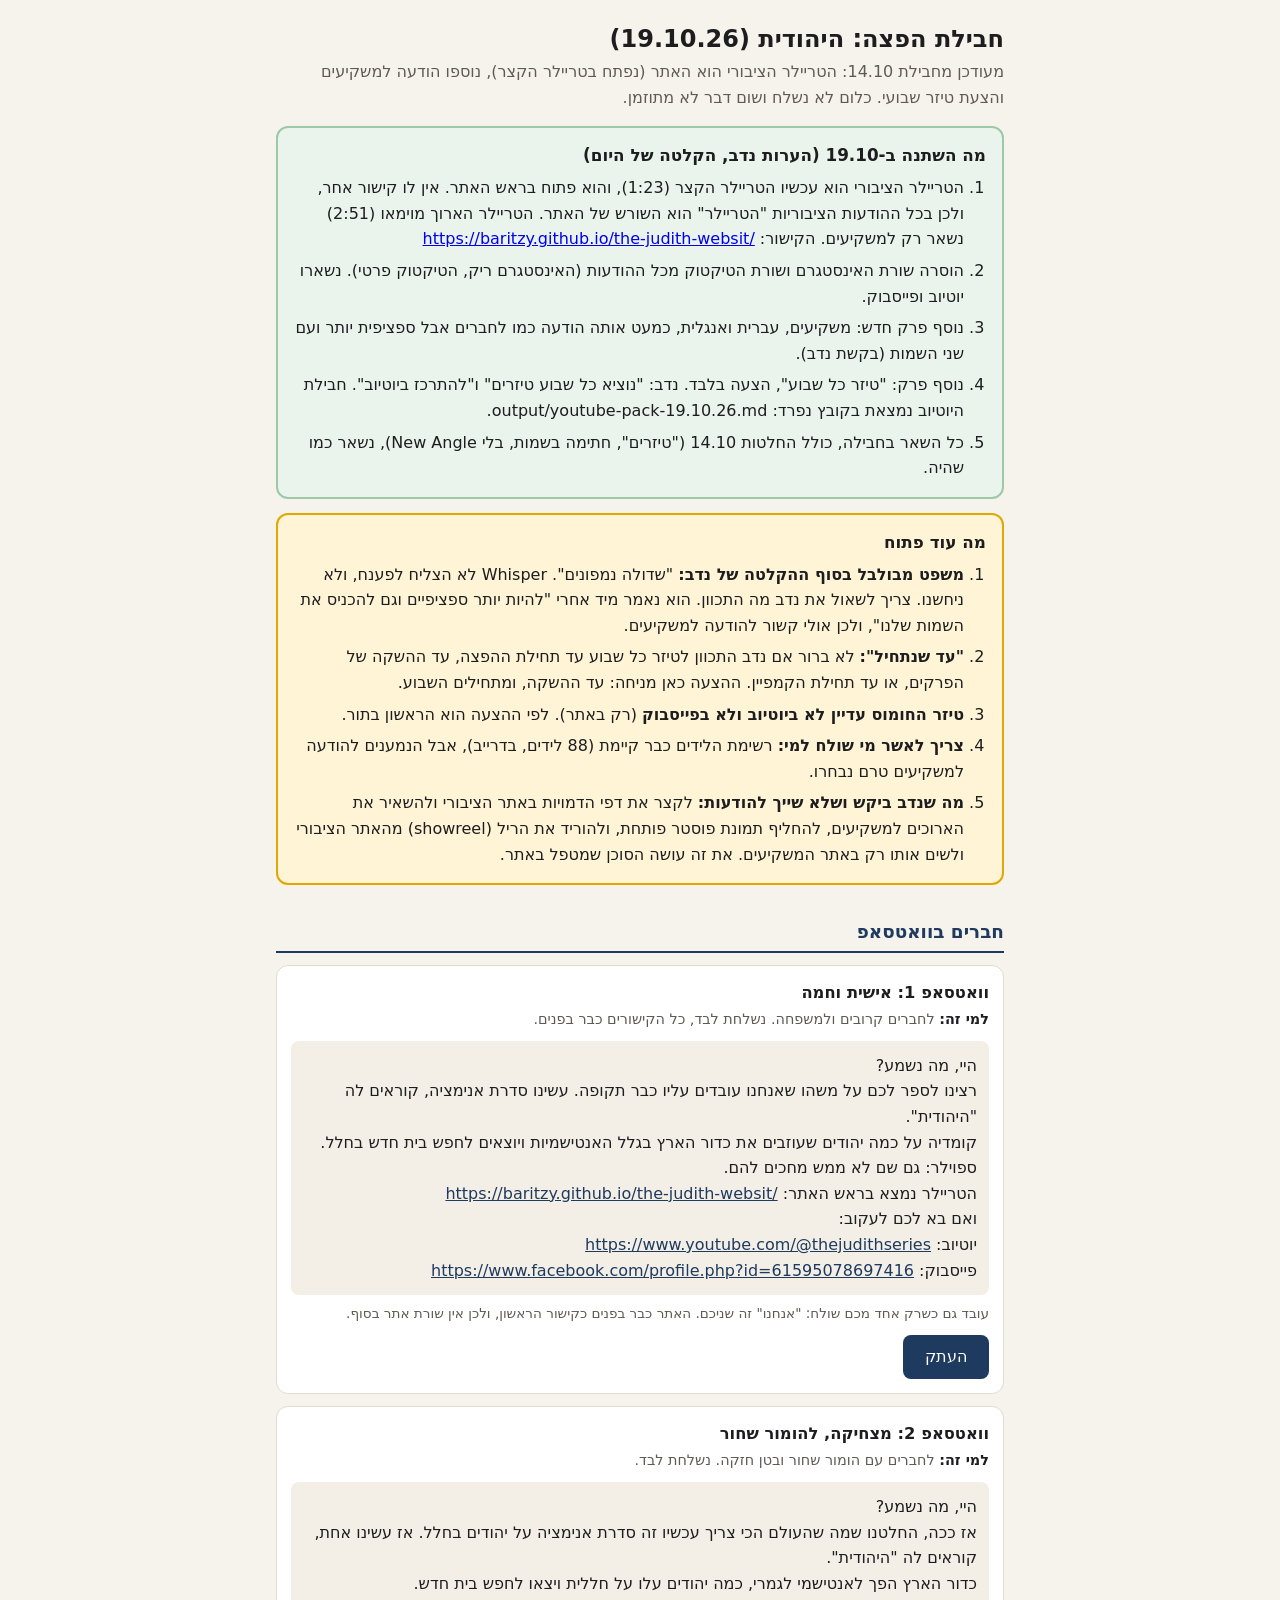
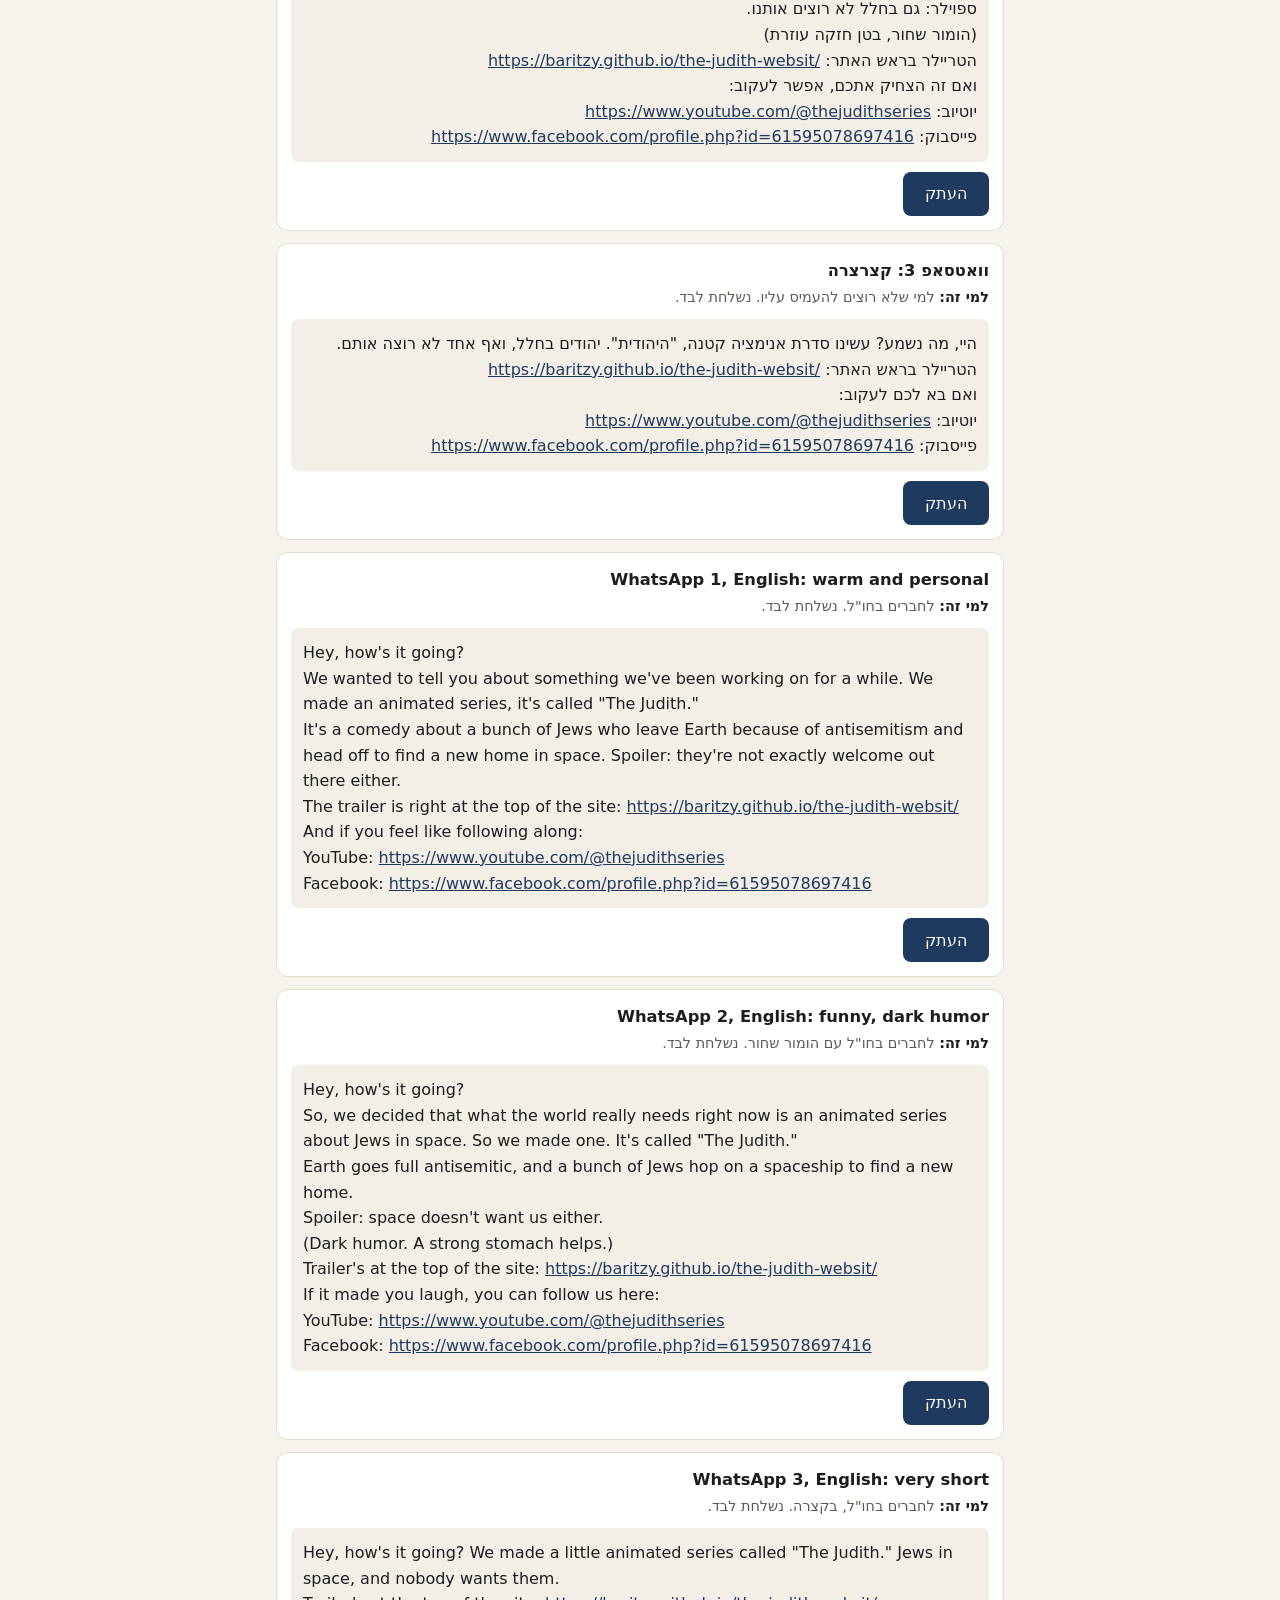
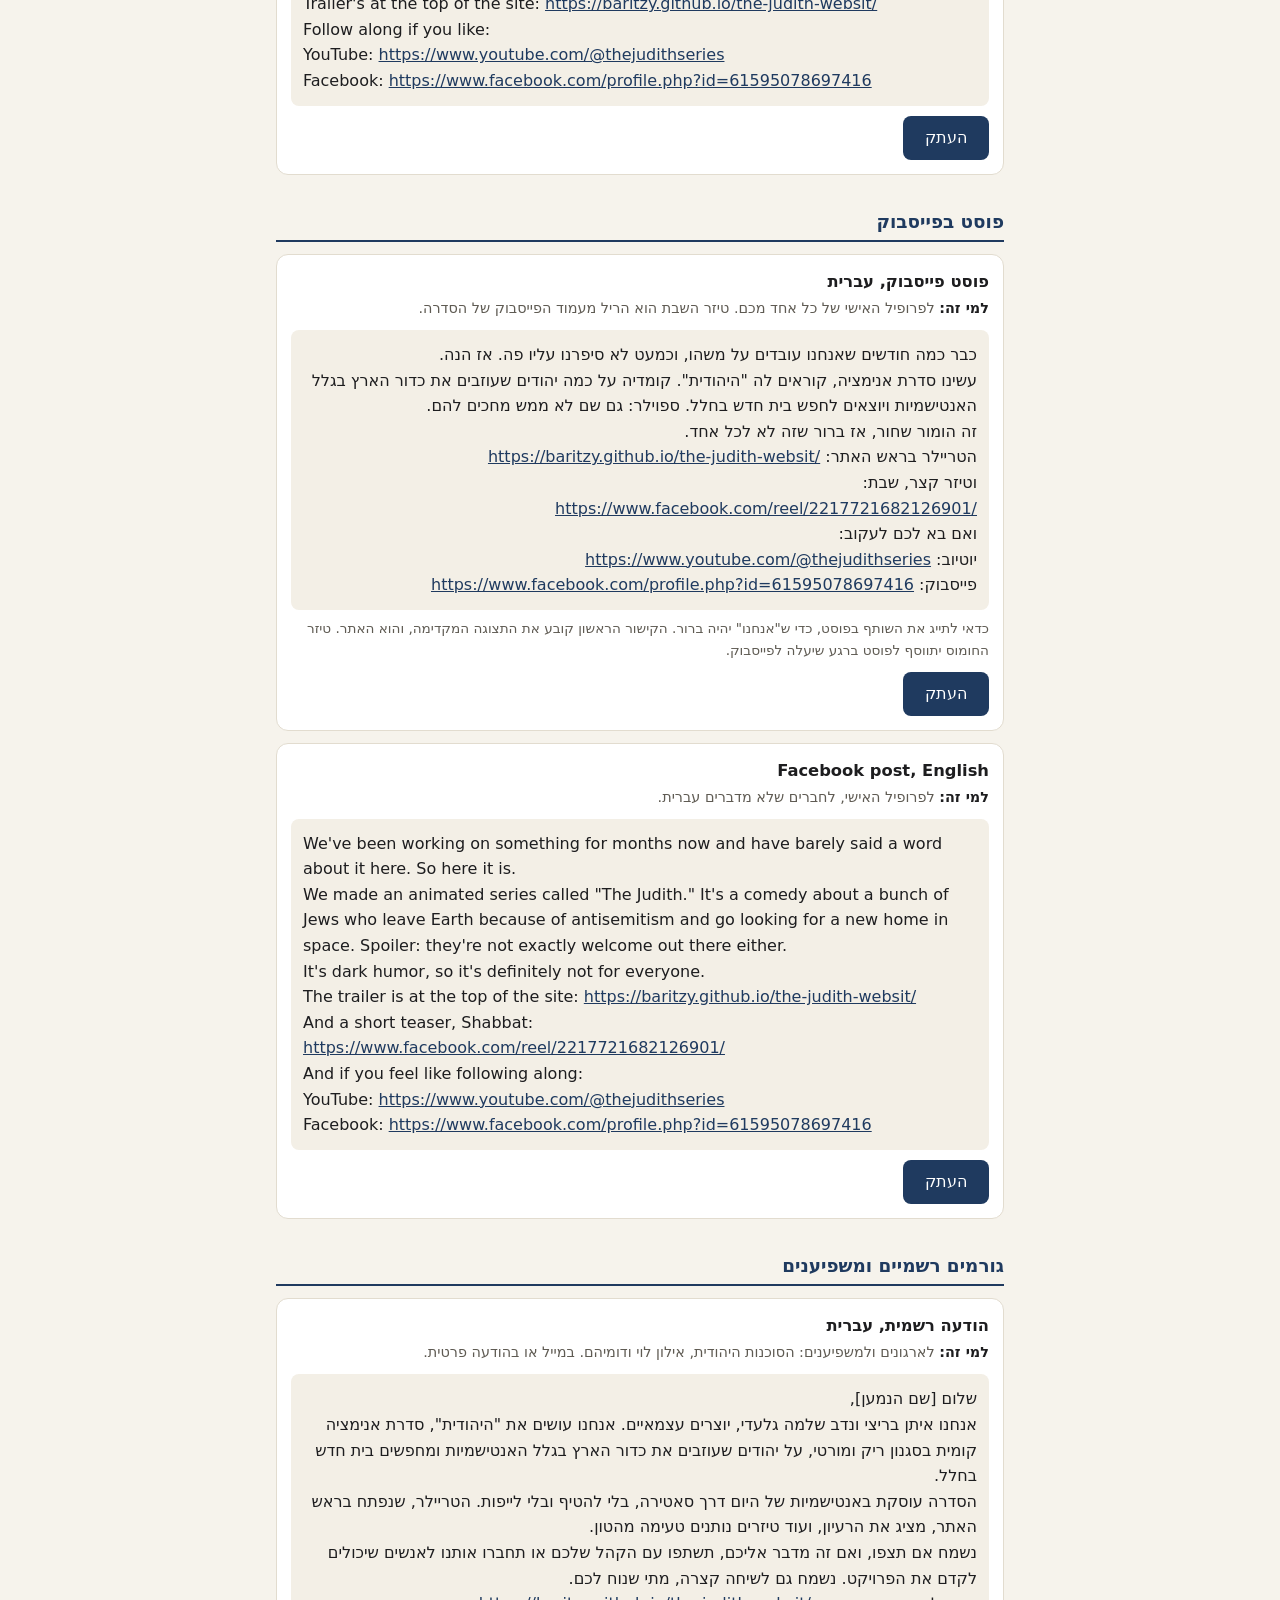
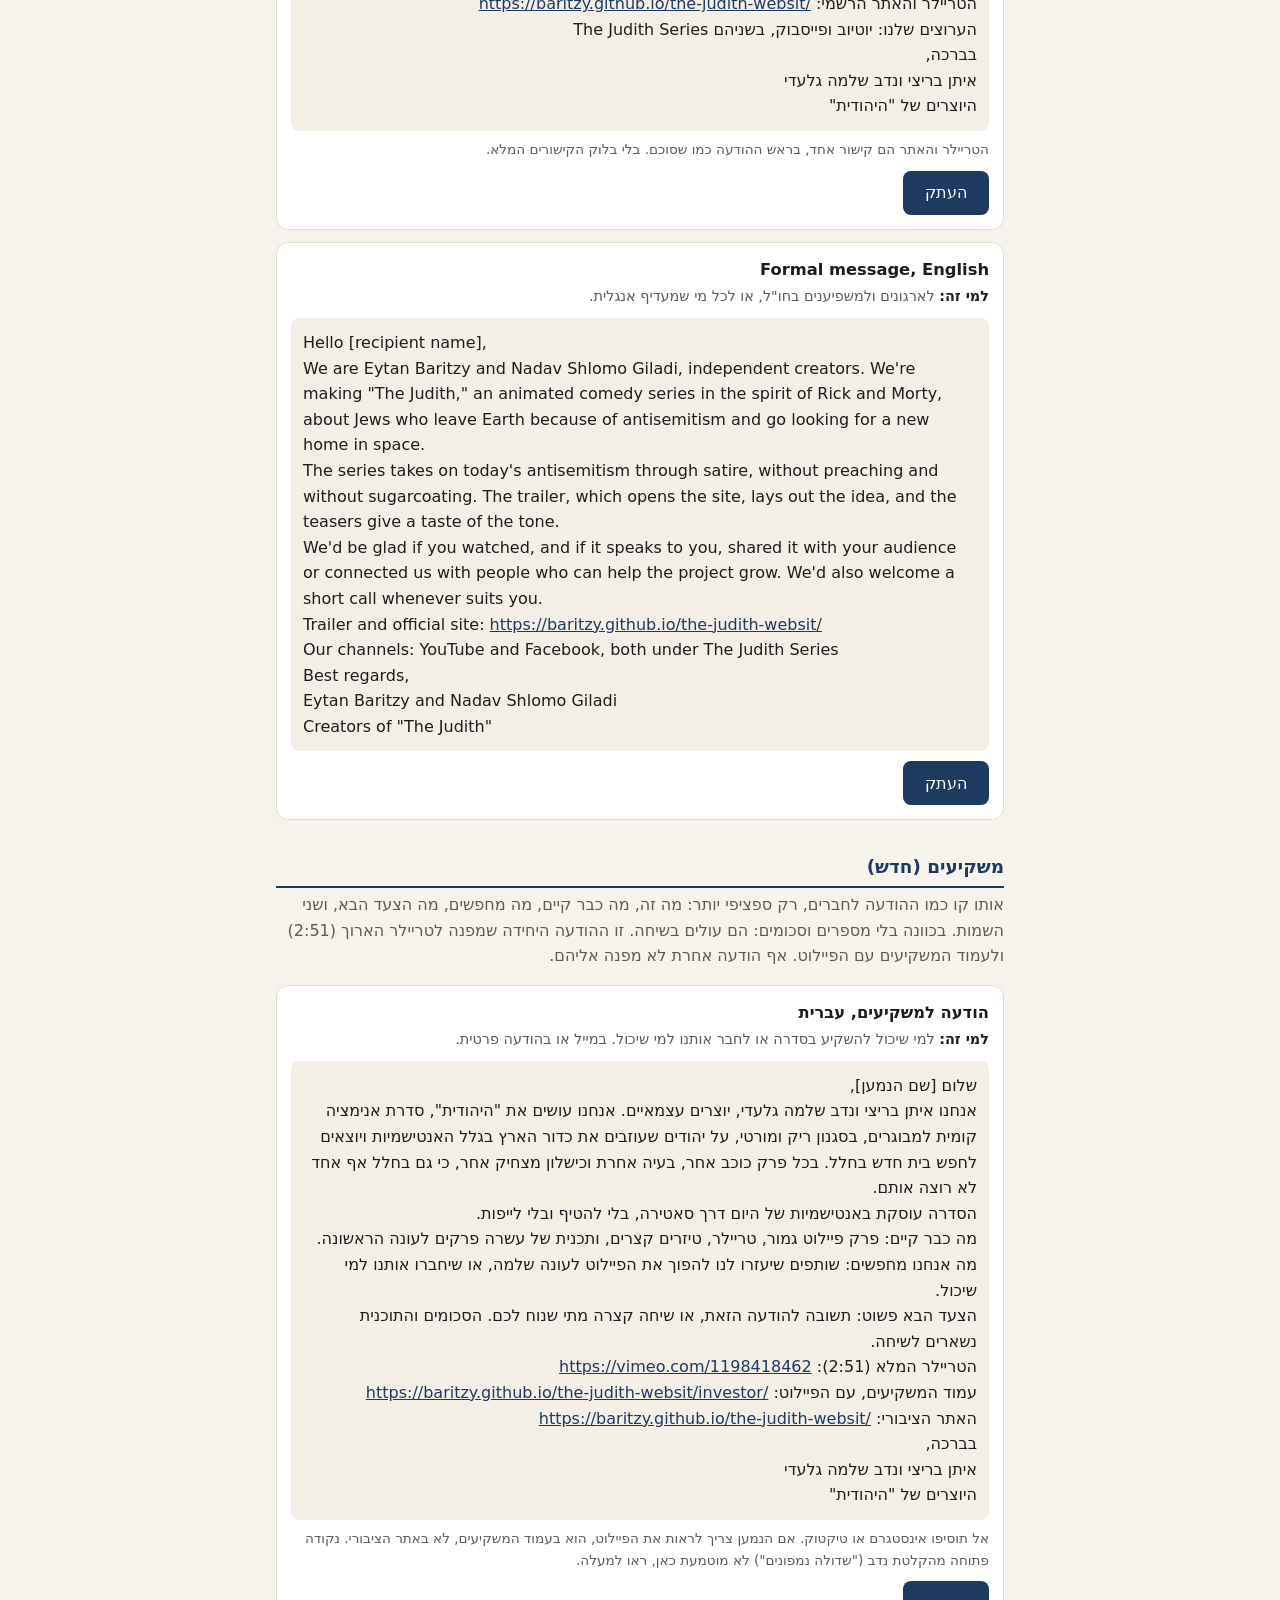
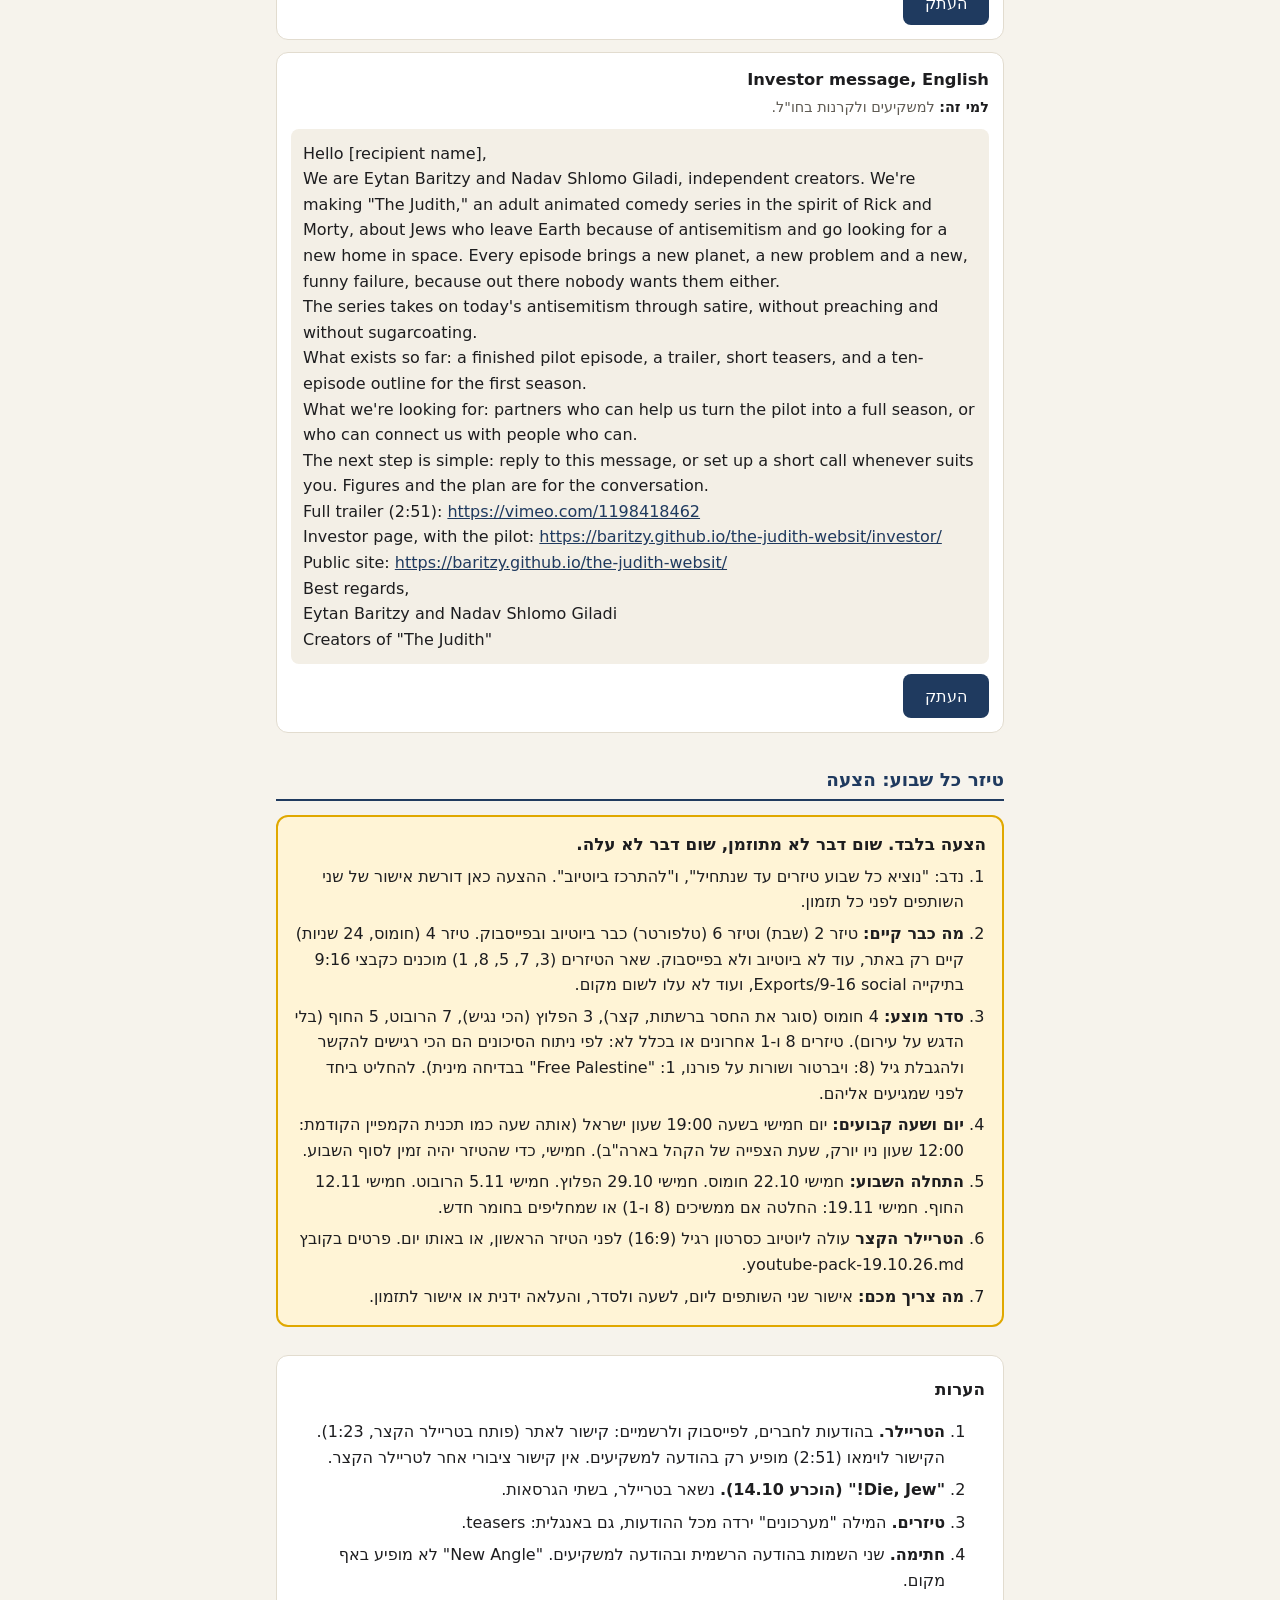
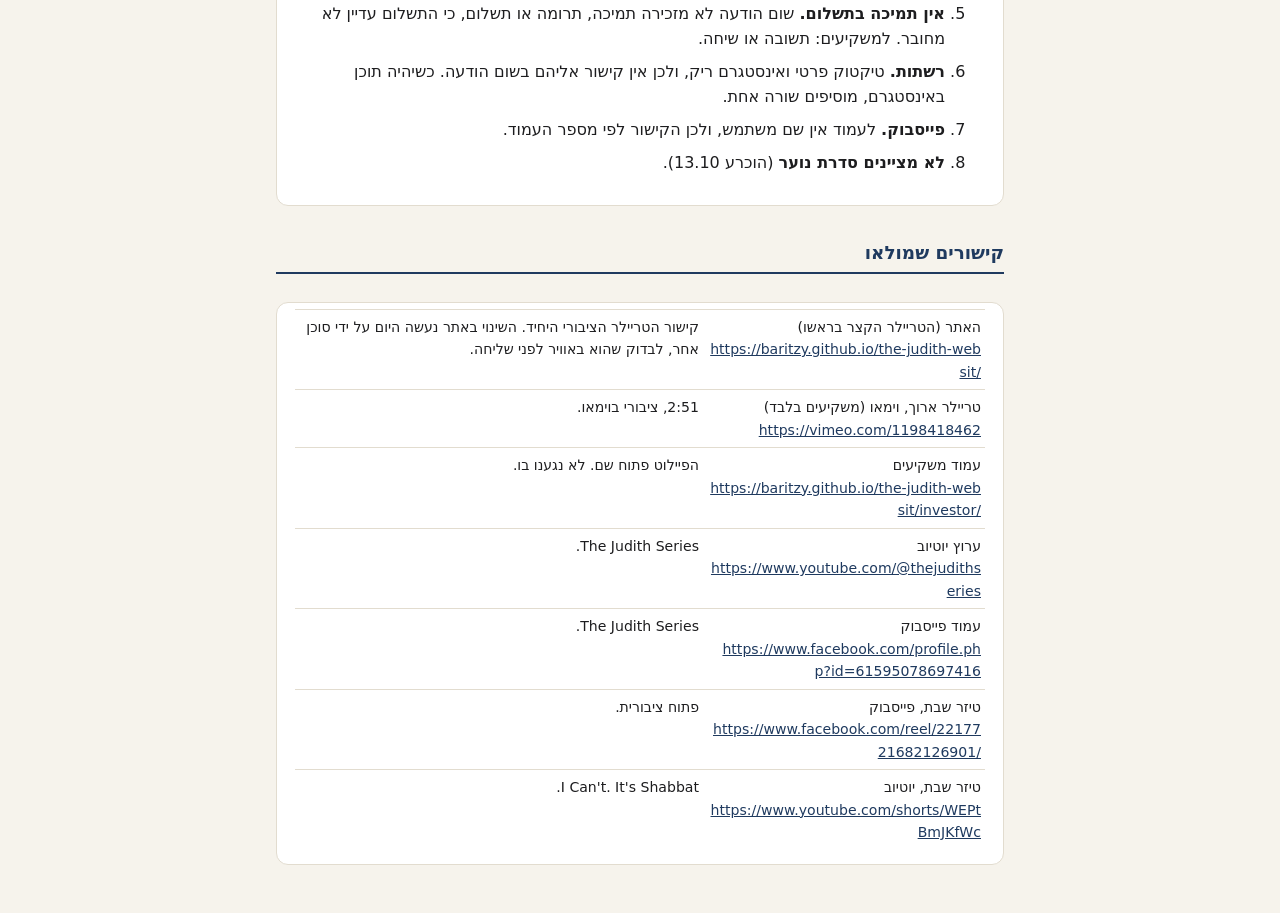
==== judith-pack-19-10/index.html @ f7feac7b "judith pack 19.10: trailer link via site, investors section, weekly teaser proposal Co-Authored-By: " ====
<!doctype html><html lang="he" dir="rtl"><head>
<meta name="robots" content="noindex, nofollow"><meta charset="utf-8"><meta name="viewport" content="width=device-width,initial-scale=1">
<title>חבילת הפצה: היהודית (19.10.26)</title><style>
:root{--bg:#f6f3ec;--card:#fff;--ink:#1d1d1f;--muted:#5f5b53;--line:#e2dccf;--msg:#f3efe6;--accent:#1f3a5f;--ok:#2a7a3b;
--dec-bg:#eaf4ec;--dec-line:#9cc9a6;--open-bg:#fff4d6;--open-line:#e0a800;--mark:#ffe08a}
*{box-sizing:border-box}
body{margin:0;background:var(--bg);color:var(--ink);font-family:system-ui,-apple-system,"Segoe UI",Arial,sans-serif;line-height:1.6;overflow-wrap:anywhere}
main{max-width:760px;margin:0 auto;padding:16px 16px 48px}
h1{font-size:1.5rem;line-height:1.3;margin:8px 0 4px}
.lead{color:var(--muted);margin:0 0 16px}
h2.group{font-size:1.15rem;margin:32px 0 4px;padding-bottom:4px;border-bottom:2px solid var(--accent);color:var(--accent)}
.box{border-radius:12px;padding:6px 16px 10px;margin:14px 0}
.box h2{font-size:1.05rem;margin:8px 0 4px}
.box ol{margin:0;padding-inline-start:22px}.box li{margin:6px 0}
.dec{background:var(--dec-bg);border:2px solid var(--dec-line)}
.open{background:var(--open-bg);border:2px solid var(--open-line)}
.card{background:var(--card);border:1px solid var(--line);border-radius:12px;padding:14px;margin:12px 0}
.card h3{font-size:1.02rem;margin:0 0 2px}
.who{font-size:.9rem;color:var(--muted);margin:0 0 10px}
.who b{color:var(--ink)}
.msg{white-space:pre-wrap;background:var(--msg);border-radius:8px;padding:12px;font-size:1rem;word-break:break-word}
.msg[dir=ltr]{text-align:left}
.msg a{color:var(--accent)}
mark{background:var(--mark);padding:0 3px;border-radius:3px}
.note{font-size:.85rem;color:var(--muted);margin:8px 0 0}
button{margin-top:10px;font-size:1rem;padding:9px 22px;border:0;border-radius:8px;background:var(--accent);color:#fff;cursor:pointer;min-height:44px}
button.ok{background:var(--ok)}
.notes{background:var(--card);border:1px solid var(--line);border-radius:12px;padding:6px 18px 14px;margin-top:28px}
.notes h2{font-size:1.05rem}
.notes li{margin:7px 0}
table{width:100%;border-collapse:collapse;font-size:.88rem}
td{border-top:1px solid var(--line);padding:6px 4px;vertical-align:top}
td a{color:var(--accent);word-break:break-all}
@media print{button{display:none}.card,.box{break-inside:avoid}body{background:#fff}}
</style></head><body><main>
<h1>חבילת הפצה: היהודית (19.10.26)</h1><p class="lead">מעודכן מחבילת 14.10: הטריילר הציבורי הוא האתר (נפתח בטריילר הקצר), נוספו הודעה למשקיעים והצעת טיזר שבועי. כלום לא נשלח ושום דבר לא מתוזמן.</p>
<section class="box dec"><h2>מה השתנה ב-19.10 (הערות נדב, הקלטה של היום)</h2><ol><li>הטריילר הציבורי הוא עכשיו הטריילר הקצר (1:23), והוא פתוח בראש האתר. אין לו קישור אחר, ולכן בכל ההודעות הציבוריות "הטריילר" הוא השורש של האתר. הטריילר הארוך מוימאו (2:51) נשאר רק למשקיעים. הקישור: <a href="https://baritzy.github.io/the-judith-websit/" target="_blank" rel="noopener" dir="ltr">https://baritzy.github.io/the-judith-websit/</a></li><li>הוסרה שורת האינסטגרם ושורת הטיקטוק מכל ההודעות (האינסטגרם ריק, הטיקטוק פרטי). נשארו יוטיוב ופייסבוק.</li><li>נוסף פרק חדש: משקיעים, עברית ואנגלית, כמעט אותה הודעה כמו לחברים אבל ספציפית יותר ועם שני השמות (בקשת נדב).</li><li>נוסף פרק: "טיזר כל שבוע", הצעה בלבד. נדב: "נוציא כל שבוע טיזרים" ו"להתרכז ביוטיוב". חבילת היוטיוב נמצאת בקובץ נפרד: output/youtube-pack-19.10.26.md.</li><li>כל השאר בחבילה, כולל החלטות 14.10 ("טיזרים", חתימה בשמות, בלי New Angle), נשאר כמו שהיה.</li></ol></section>
<section class="box open"><h2>מה עוד פתוח</h2><ol><li><b>משפט מבולבל בסוף ההקלטה של נדב:</b> "שדולה נמפונים". Whisper לא הצליח לפענח, ולא ניחשנו. צריך לשאול את נדב מה התכוון. הוא נאמר מיד אחרי "להיות יותר ספציפיים וגם להכניס את השמות שלנו", ולכן אולי קשור להודעה למשקיעים.</li><li><b>"עד שנתחיל":</b> לא ברור אם נדב התכוון לטיזר כל שבוע עד תחילת ההפצה, עד ההשקה של הפרקים, או עד תחילת הקמפיין. ההצעה כאן מניחה: עד ההשקה, ומתחילים השבוע.</li><li><b>טיזר החומוס עדיין לא ביוטיוב ולא בפייסבוק</b> (רק באתר). לפי ההצעה הוא הראשון בתור.</li><li><b>צריך לאשר מי שולח למי:</b> רשימת הלידים כבר קיימת (88 לידים, בדרייב), אבל הנמענים להודעה למשקיעים טרם נבחרו.</li><li><b>מה שנדב ביקש ושלא שייך להודעות:</b> לקצר את דפי הדמויות באתר הציבורי ולהשאיר את הארוכים למשקיעים, להחליף תמונת פוסטר פותחת, ולהוריד את הריל (showreel) מהאתר הציבורי ולשים אותו רק באתר המשקיעים. את זה עושה הסוכן שמטפל באתר.</li></ol></section>
<h2 class="group">חברים בוואטסאפ</h2>
<section class="card"><h3>וואטסאפ 1: אישית וחמה</h3><p class="who"><b>למי זה:</b> לחברים קרובים ולמשפחה. נשלחת לבד, כל הקישורים כבר בפנים.</p><div class="msg" id="w1" dir="rtl" lang="he">היי, מה נשמע?
רצינו לספר לכם על משהו שאנחנו עובדים עליו כבר תקופה. עשינו סדרת אנימציה, קוראים לה &quot;היהודית&quot;.
קומדיה על כמה יהודים שעוזבים את כדור הארץ בגלל האנטישמיות ויוצאים לחפש בית חדש בחלל. ספוילר: גם שם לא ממש מחכים להם.
הטריילר נמצא בראש האתר: <a href="https://baritzy.github.io/the-judith-websit/" target="_blank" rel="noopener" dir="ltr">https://baritzy.github.io/the-judith-websit/</a>
ואם בא לכם לעקוב:
יוטיוב: <a href="https://www.youtube.com/@thejudithseries" target="_blank" rel="noopener" dir="ltr">https://www.youtube.com/@thejudithseries</a>
פייסבוק: <a href="https://www.facebook.com/profile.php?id=61595078697416" target="_blank" rel="noopener" dir="ltr">https://www.facebook.com/profile.php?id=61595078697416</a></div><p class="note">עובד גם כשרק אחד מכם שולח: &quot;אנחנו&quot; זה שניכם. האתר כבר בפנים כקישור הראשון, ולכן אין שורת אתר בסוף.</p><button onclick="cp('w1',this)">העתק</button></section>
<section class="card"><h3>וואטסאפ 2: מצחיקה, להומור שחור</h3><p class="who"><b>למי זה:</b> לחברים עם הומור שחור ובטן חזקה. נשלחת לבד.</p><div class="msg" id="w2" dir="rtl" lang="he">היי, מה נשמע?
אז ככה, החלטנו שמה שהעולם הכי צריך עכשיו זה סדרת אנימציה על יהודים בחלל. אז עשינו אחת, קוראים לה &quot;היהודית&quot;.
כדור הארץ הפך לאנטישמי לגמרי, כמה יהודים עלו על חללית ויצאו לחפש בית חדש.
ספוילר: גם בחלל לא רוצים אותנו.
(הומור שחור, בטן חזקה עוזרת)
הטריילר בראש האתר: <a href="https://baritzy.github.io/the-judith-websit/" target="_blank" rel="noopener" dir="ltr">https://baritzy.github.io/the-judith-websit/</a>
ואם זה הצחיק אתכם, אפשר לעקוב:
יוטיוב: <a href="https://www.youtube.com/@thejudithseries" target="_blank" rel="noopener" dir="ltr">https://www.youtube.com/@thejudithseries</a>
פייסבוק: <a href="https://www.facebook.com/profile.php?id=61595078697416" target="_blank" rel="noopener" dir="ltr">https://www.facebook.com/profile.php?id=61595078697416</a></div><button onclick="cp('w2',this)">העתק</button></section>
<section class="card"><h3>וואטסאפ 3: קצרצרה</h3><p class="who"><b>למי זה:</b> למי שלא רוצים להעמיס עליו. נשלחת לבד.</p><div class="msg" id="w3" dir="rtl" lang="he">היי, מה נשמע? עשינו סדרת אנימציה קטנה, &quot;היהודית&quot;. יהודים בחלל, ואף אחד לא רוצה אותם.
הטריילר בראש האתר: <a href="https://baritzy.github.io/the-judith-websit/" target="_blank" rel="noopener" dir="ltr">https://baritzy.github.io/the-judith-websit/</a>
ואם בא לכם לעקוב:
יוטיוב: <a href="https://www.youtube.com/@thejudithseries" target="_blank" rel="noopener" dir="ltr">https://www.youtube.com/@thejudithseries</a>
פייסבוק: <a href="https://www.facebook.com/profile.php?id=61595078697416" target="_blank" rel="noopener" dir="ltr">https://www.facebook.com/profile.php?id=61595078697416</a></div><button onclick="cp('w3',this)">העתק</button></section>
<section class="card"><h3>WhatsApp 1, English: warm and personal</h3><p class="who"><b>למי זה:</b> לחברים בחו&quot;ל. נשלחת לבד.</p><div class="msg" id="e1" dir="ltr" lang="en">Hey, how's it going?
We wanted to tell you about something we've been working on for a while. We made an animated series, it's called &quot;The Judith.&quot;
It's a comedy about a bunch of Jews who leave Earth because of antisemitism and head off to find a new home in space. Spoiler: they're not exactly welcome out there either.
The trailer is right at the top of the site: <a href="https://baritzy.github.io/the-judith-websit/" target="_blank" rel="noopener" dir="ltr">https://baritzy.github.io/the-judith-websit/</a>
And if you feel like following along:
YouTube: <a href="https://www.youtube.com/@thejudithseries" target="_blank" rel="noopener" dir="ltr">https://www.youtube.com/@thejudithseries</a>
Facebook: <a href="https://www.facebook.com/profile.php?id=61595078697416" target="_blank" rel="noopener" dir="ltr">https://www.facebook.com/profile.php?id=61595078697416</a></div><button onclick="cp('e1',this)">העתק</button></section>
<section class="card"><h3>WhatsApp 2, English: funny, dark humor</h3><p class="who"><b>למי זה:</b> לחברים בחו&quot;ל עם הומור שחור. נשלחת לבד.</p><div class="msg" id="e2" dir="ltr" lang="en">Hey, how's it going?
So, we decided that what the world really needs right now is an animated series about Jews in space. So we made one. It's called &quot;The Judith.&quot;
Earth goes full antisemitic, and a bunch of Jews hop on a spaceship to find a new home.
Spoiler: space doesn't want us either.
(Dark humor. A strong stomach helps.)
Trailer's at the top of the site: <a href="https://baritzy.github.io/the-judith-websit/" target="_blank" rel="noopener" dir="ltr">https://baritzy.github.io/the-judith-websit/</a>
If it made you laugh, you can follow us here:
YouTube: <a href="https://www.youtube.com/@thejudithseries" target="_blank" rel="noopener" dir="ltr">https://www.youtube.com/@thejudithseries</a>
Facebook: <a href="https://www.facebook.com/profile.php?id=61595078697416" target="_blank" rel="noopener" dir="ltr">https://www.facebook.com/profile.php?id=61595078697416</a></div><button onclick="cp('e2',this)">העתק</button></section>
<section class="card"><h3>WhatsApp 3, English: very short</h3><p class="who"><b>למי זה:</b> לחברים בחו&quot;ל, בקצרה. נשלחת לבד.</p><div class="msg" id="e3" dir="ltr" lang="en">Hey, how's it going? We made a little animated series called &quot;The Judith.&quot; Jews in space, and nobody wants them.
Trailer's at the top of the site: <a href="https://baritzy.github.io/the-judith-websit/" target="_blank" rel="noopener" dir="ltr">https://baritzy.github.io/the-judith-websit/</a>
Follow along if you like:
YouTube: <a href="https://www.youtube.com/@thejudithseries" target="_blank" rel="noopener" dir="ltr">https://www.youtube.com/@thejudithseries</a>
Facebook: <a href="https://www.facebook.com/profile.php?id=61595078697416" target="_blank" rel="noopener" dir="ltr">https://www.facebook.com/profile.php?id=61595078697416</a></div><button onclick="cp('e3',this)">העתק</button></section>
<h2 class="group">פוסט בפייסבוק</h2>
<section class="card"><h3>פוסט פייסבוק, עברית</h3><p class="who"><b>למי זה:</b> לפרופיל האישי של כל אחד מכם. טיזר השבת הוא הריל מעמוד הפייסבוק של הסדרה.</p><div class="msg" id="f1" dir="rtl" lang="he">כבר כמה חודשים שאנחנו עובדים על משהו, וכמעט לא סיפרנו עליו פה. אז הנה.
עשינו סדרת אנימציה, קוראים לה &quot;היהודית&quot;. קומדיה על כמה יהודים שעוזבים את כדור הארץ בגלל האנטישמיות ויוצאים לחפש בית חדש בחלל. ספוילר: גם שם לא ממש מחכים להם.
זה הומור שחור, אז ברור שזה לא לכל אחד.
הטריילר בראש האתר: <a href="https://baritzy.github.io/the-judith-websit/" target="_blank" rel="noopener" dir="ltr">https://baritzy.github.io/the-judith-websit/</a>
וטיזר קצר, שבת:
<a href="https://www.facebook.com/reel/2217721682126901/" target="_blank" rel="noopener" dir="ltr">https://www.facebook.com/reel/2217721682126901/</a>
ואם בא לכם לעקוב:
יוטיוב: <a href="https://www.youtube.com/@thejudithseries" target="_blank" rel="noopener" dir="ltr">https://www.youtube.com/@thejudithseries</a>
פייסבוק: <a href="https://www.facebook.com/profile.php?id=61595078697416" target="_blank" rel="noopener" dir="ltr">https://www.facebook.com/profile.php?id=61595078697416</a></div><p class="note">כדאי לתייג את השותף בפוסט, כדי ש&quot;אנחנו&quot; יהיה ברור. הקישור הראשון קובע את התצוגה המקדימה, והוא האתר. טיזר החומוס יתווסף לפוסט ברגע שיעלה לפייסבוק.</p><button onclick="cp('f1',this)">העתק</button></section>
<section class="card"><h3>Facebook post, English</h3><p class="who"><b>למי זה:</b> לפרופיל האישי, לחברים שלא מדברים עברית.</p><div class="msg" id="f2" dir="ltr" lang="en">We've been working on something for months now and have barely said a word about it here. So here it is.
We made an animated series called &quot;The Judith.&quot; It's a comedy about a bunch of Jews who leave Earth because of antisemitism and go looking for a new home in space. Spoiler: they're not exactly welcome out there either.
It's dark humor, so it's definitely not for everyone.
The trailer is at the top of the site: <a href="https://baritzy.github.io/the-judith-websit/" target="_blank" rel="noopener" dir="ltr">https://baritzy.github.io/the-judith-websit/</a>
And a short teaser, Shabbat:
<a href="https://www.facebook.com/reel/2217721682126901/" target="_blank" rel="noopener" dir="ltr">https://www.facebook.com/reel/2217721682126901/</a>
And if you feel like following along:
YouTube: <a href="https://www.youtube.com/@thejudithseries" target="_blank" rel="noopener" dir="ltr">https://www.youtube.com/@thejudithseries</a>
Facebook: <a href="https://www.facebook.com/profile.php?id=61595078697416" target="_blank" rel="noopener" dir="ltr">https://www.facebook.com/profile.php?id=61595078697416</a></div><button onclick="cp('f2',this)">העתק</button></section>
<h2 class="group">גורמים רשמיים ומשפיענים</h2>
<section class="card"><h3>הודעה רשמית, עברית</h3><p class="who"><b>למי זה:</b> לארגונים ולמשפיענים: הסוכנות היהודית, אילון לוי ודומיהם. במייל או בהודעה פרטית.</p><div class="msg" id="o1" dir="rtl" lang="he">שלום [שם הנמען],
אנחנו איתן בריצי ונדב שלמה גלעדי, יוצרים עצמאיים. אנחנו עושים את &quot;היהודית&quot;, סדרת אנימציה קומית בסגנון ריק ומורטי, על יהודים שעוזבים את כדור הארץ בגלל האנטישמיות ומחפשים בית חדש בחלל.
הסדרה עוסקת באנטישמיות של היום דרך סאטירה, בלי להטיף ובלי לייפות. הטריילר, שנפתח בראש האתר, מציג את הרעיון, ועוד טיזרים נותנים טעימה מהטון.
נשמח אם תצפו, ואם זה מדבר אליכם, תשתפו עם הקהל שלכם או תחברו אותנו לאנשים שיכולים לקדם את הפרויקט. נשמח גם לשיחה קצרה, מתי שנוח לכם.
הטריילר והאתר הרשמי: <a href="https://baritzy.github.io/the-judith-websit/" target="_blank" rel="noopener" dir="ltr">https://baritzy.github.io/the-judith-websit/</a>
הערוצים שלנו: יוטיוב ופייסבוק, בשניהם The Judith Series
בברכה,
איתן בריצי ונדב שלמה גלעדי
היוצרים של &quot;היהודית&quot; </div><p class="note">הטריילר והאתר הם קישור אחד, בראש ההודעה כמו שסוכם. בלי בלוק הקישורים המלא.</p><button onclick="cp('o1',this)">העתק</button></section>
<section class="card"><h3>Formal message, English</h3><p class="who"><b>למי זה:</b> לארגונים ולמשפיענים בחו&quot;ל, או לכל מי שמעדיף אנגלית.</p><div class="msg" id="o2" dir="ltr" lang="en">Hello [recipient name],
We are Eytan Baritzy and Nadav Shlomo Giladi, independent creators. We're making &quot;The Judith,&quot; an animated comedy series in the spirit of Rick and Morty, about Jews who leave Earth because of antisemitism and go looking for a new home in space.
The series takes on today's antisemitism through satire, without preaching and without sugarcoating. The trailer, which opens the site, lays out the idea, and the teasers give a taste of the tone.
We'd be glad if you watched, and if it speaks to you, shared it with your audience or connected us with people who can help the project grow. We'd also welcome a short call whenever suits you.
Trailer and official site: <a href="https://baritzy.github.io/the-judith-websit/" target="_blank" rel="noopener" dir="ltr">https://baritzy.github.io/the-judith-websit/</a>
Our channels: YouTube and Facebook, both under The Judith Series
Best regards,
Eytan Baritzy and Nadav Shlomo Giladi
Creators of &quot;The Judith&quot; </div><button onclick="cp('o2',this)">העתק</button></section>
<h2 class="group">משקיעים (חדש)</h2>
<p class="lead">אותו קו כמו ההודעה לחברים, רק ספציפי יותר: מה זה, מה כבר קיים, מה מחפשים, מה הצעד הבא, ושני השמות. בכוונה בלי מספרים וסכומים: הם עולים בשיחה. זו ההודעה היחידה שמפנה לטריילר הארוך (2:51) ולעמוד המשקיעים עם הפיילוט. אף הודעה אחרת לא מפנה אליהם.</p>
<section class="card"><h3>הודעה למשקיעים, עברית</h3><p class="who"><b>למי זה:</b> למי שיכול להשקיע בסדרה או לחבר אותנו למי שיכול. במייל או בהודעה פרטית.</p><div class="msg" id="i1" dir="rtl" lang="he">שלום [שם הנמען],
אנחנו איתן בריצי ונדב שלמה גלעדי, יוצרים עצמאיים. אנחנו עושים את &quot;היהודית&quot;, סדרת אנימציה קומית למבוגרים, בסגנון ריק ומורטי, על יהודים שעוזבים את כדור הארץ בגלל האנטישמיות ויוצאים לחפש בית חדש בחלל. בכל פרק כוכב אחר, בעיה אחרת וכישלון מצחיק אחר, כי גם בחלל אף אחד לא רוצה אותם.
הסדרה עוסקת באנטישמיות של היום דרך סאטירה, בלי להטיף ובלי לייפות.
מה כבר קיים: פרק פיילוט גמור, טריילר, טיזרים קצרים, ותכנית של עשרה פרקים לעונה הראשונה.
מה אנחנו מחפשים: שותפים שיעזרו לנו להפוך את הפיילוט לעונה שלמה, או שיחברו אותנו למי שיכול.
הצעד הבא פשוט: תשובה להודעה הזאת, או שיחה קצרה מתי שנוח לכם. הסכומים והתוכנית נשארים לשיחה.
הטריילר המלא (2:51): <a href="https://vimeo.com/1198418462" target="_blank" rel="noopener" dir="ltr">https://vimeo.com/1198418462</a>
עמוד המשקיעים, עם הפיילוט: <a href="https://baritzy.github.io/the-judith-websit/investor/" target="_blank" rel="noopener" dir="ltr">https://baritzy.github.io/the-judith-websit/investor/</a>
האתר הציבורי: <a href="https://baritzy.github.io/the-judith-websit/" target="_blank" rel="noopener" dir="ltr">https://baritzy.github.io/the-judith-websit/</a>
בברכה,
איתן בריצי ונדב שלמה גלעדי
היוצרים של &quot;היהודית&quot; </div><p class="note">אל תוסיפו אינסטגרם או טיקטוק. אם הנמען צריך לראות את הפיילוט, הוא בעמוד המשקיעים, לא באתר הציבורי. נקודה פתוחה מהקלטת נדב (&quot;שדולה נמפונים&quot;) לא מוטמעת כאן, ראו למעלה.</p><button onclick="cp('i1',this)">העתק</button></section>
<section class="card"><h3>Investor message, English</h3><p class="who"><b>למי זה:</b> למשקיעים ולקרנות בחו&quot;ל.</p><div class="msg" id="i2" dir="ltr" lang="en">Hello [recipient name],
We are Eytan Baritzy and Nadav Shlomo Giladi, independent creators. We're making &quot;The Judith,&quot; an adult animated comedy series in the spirit of Rick and Morty, about Jews who leave Earth because of antisemitism and go looking for a new home in space. Every episode brings a new planet, a new problem and a new, funny failure, because out there nobody wants them either.
The series takes on today's antisemitism through satire, without preaching and without sugarcoating.
What exists so far: a finished pilot episode, a trailer, short teasers, and a ten-episode outline for the first season.
What we're looking for: partners who can help us turn the pilot into a full season, or who can connect us with people who can.
The next step is simple: reply to this message, or set up a short call whenever suits you. Figures and the plan are for the conversation.
Full trailer (2:51): <a href="https://vimeo.com/1198418462" target="_blank" rel="noopener" dir="ltr">https://vimeo.com/1198418462</a>
Investor page, with the pilot: <a href="https://baritzy.github.io/the-judith-websit/investor/" target="_blank" rel="noopener" dir="ltr">https://baritzy.github.io/the-judith-websit/investor/</a>
Public site: <a href="https://baritzy.github.io/the-judith-websit/" target="_blank" rel="noopener" dir="ltr">https://baritzy.github.io/the-judith-websit/</a>
Best regards,
Eytan Baritzy and Nadav Shlomo Giladi
Creators of &quot;The Judith&quot; </div><button onclick="cp('i2',this)">העתק</button></section>
<h2 class="group">טיזר כל שבוע: הצעה</h2>
<section class="box open"><h2>הצעה בלבד. שום דבר לא מתוזמן, שום דבר לא עלה.</h2><ol><li>נדב: "נוציא כל שבוע טיזרים עד שנתחיל", ו"להתרכז ביוטיוב". ההצעה כאן דורשת אישור של שני השותפים לפני כל תזמון.</li><li><b>מה כבר קיים:</b> טיזר 2 (שבת) וטיזר 6 (טלפורטר) כבר ביוטיוב ובפייסבוק. טיזר 4 (חומוס, 24 שניות) קיים רק באתר, עוד לא ביוטיוב ולא בפייסבוק. שאר הטיזרים (3, 7, 5, 8, 1) מוכנים כקבצי 9:16 בתיקייה Exports/9-16 social, ועוד לא עלו לשום מקום.</li><li><b>סדר מוצע:</b> 4 חומוס (סוגר את החסר ברשתות, קצר), 3 הפלוץ (הכי נגיש), 7 הרובוט, 5 החוף (בלי הדגש על עירום). טיזרים 8 ו-1 אחרונים או בכלל לא: לפי ניתוח הסיכונים הם הכי רגישים להקשר ולהגבלת גיל (8: ויברטור ושורות על פורנו, 1: "Free Palestine" בבדיחה מינית). להחליט ביחד לפני שמגיעים אליהם.</li><li><b>יום ושעה קבועים:</b> יום חמישי בשעה 19:00 שעון ישראל (אותה שעה כמו תכנית הקמפיין הקודמת: 12:00 שעון ניו יורק, שעת הצפייה של הקהל בארה"ב). חמישי, כדי שהטיזר יהיה זמין לסוף השבוע.</li><li><b>התחלה השבוע:</b> חמישי 22.10 חומוס. חמישי 29.10 הפלוץ. חמישי 5.11 הרובוט. חמישי 12.11 החוף. חמישי 19.11: החלטה אם ממשיכים (8 ו-1) או שמחליפים בחומר חדש.</li><li><b>הטריילר הקצר</b> עולה ליוטיוב כסרטון רגיל (16:9) לפני הטיזר הראשון, או באותו יום. פרטים בקובץ youtube-pack-19.10.26.md.</li><li><b>מה צריך מכם:</b> אישור שני השותפים ליום, לשעה ולסדר, והעלאה ידנית או אישור לתזמון.</li></ol></section>
<section class="notes"><h2>הערות</h2><ol><li><b>הטריילר.</b> בהודעות לחברים, לפייסבוק ולרשמיים: קישור לאתר (פותח בטריילר הקצר, 1:23). הקישור לוימאו (2:51) מופיע רק בהודעה למשקיעים. אין קישור ציבורי אחר לטריילר הקצר.</li><li><b>"Die, Jew!" (הוכרע 14.10).</b> נשאר בטריילר, בשתי הגרסאות.</li><li><b>טיזרים.</b> המילה "מערכונים" ירדה מכל ההודעות, גם באנגלית: teasers.</li><li><b>חתימה.</b> שני השמות בהודעה הרשמית ובהודעה למשקיעים. "New Angle" לא מופיע באף מקום.</li><li><b>אין תמיכה בתשלום.</b> שום הודעה לא מזכירה תמיכה, תרומה או תשלום, כי התשלום עדיין לא מחובר. למשקיעים: תשובה או שיחה.</li><li><b>רשתות.</b> טיקטוק פרטי ואינסטגרם ריק, ולכן אין קישור אליהם בשום הודעה. כשיהיה תוכן באינסטגרם, מוסיפים שורה אחת.</li><li><b>פייסבוק.</b> לעמוד אין שם משתמש, ולכן הקישור לפי מספר העמוד.</li><li><b>לא מציינים סדרת נוער</b> (הוכרע 13.10).</li></ol></section>
<h2 class="group">קישורים שמולאו</h2>
<section class="notes"><table><tr><td>האתר (הטריילר הקצר בראשו)<br><a href="https://baritzy.github.io/the-judith-websit/" target="_blank" rel="noopener" dir="ltr">https://baritzy.github.io/the-judith-websit/</a></td><td>קישור הטריילר הציבורי היחיד. השינוי באתר נעשה היום על ידי סוכן אחר, לבדוק שהוא באוויר לפני שליחה.</td></tr><tr><td>טריילר ארוך, וימאו (משקיעים בלבד)<br><a href="https://vimeo.com/1198418462" target="_blank" rel="noopener" dir="ltr">https://vimeo.com/1198418462</a></td><td>2:51, ציבורי בוימאו.</td></tr><tr><td>עמוד משקיעים<br><a href="https://baritzy.github.io/the-judith-websit/investor/" target="_blank" rel="noopener" dir="ltr">https://baritzy.github.io/the-judith-websit/investor/</a></td><td>הפיילוט פתוח שם. לא נגענו בו.</td></tr><tr><td>ערוץ יוטיוב<br><a href="https://www.youtube.com/@thejudithseries" target="_blank" rel="noopener" dir="ltr">https://www.youtube.com/@thejudithseries</a></td><td>The Judith Series.</td></tr><tr><td>עמוד פייסבוק<br><a href="https://www.facebook.com/profile.php?id=61595078697416" target="_blank" rel="noopener" dir="ltr">https://www.facebook.com/profile.php?id=61595078697416</a></td><td>The Judith Series.</td></tr><tr><td>טיזר שבת, פייסבוק<br><a href="https://www.facebook.com/reel/2217721682126901/" target="_blank" rel="noopener" dir="ltr">https://www.facebook.com/reel/2217721682126901/</a></td><td>פתוח ציבורית.</td></tr><tr><td>טיזר שבת, יוטיוב<br><a href="https://www.youtube.com/shorts/WEPtBmJKfWc" target="_blank" rel="noopener" dir="ltr">https://www.youtube.com/shorts/WEPtBmJKfWc</a></td><td>I Can&#x27;t. It&#x27;s Shabbat.</td></tr></table></section>
</main><script>function cp(id,b){var t=document.getElementById(id).innerText;function ok(){b.textContent="הועתק";b.className="ok";setTimeout(function(){b.textContent="העתק";b.className=""},1500)}
function fb(){var a=document.createElement("textarea");a.value=t;document.body.appendChild(a);a.select();try{document.execCommand("copy");ok()}catch(e){}document.body.removeChild(a)}
if(navigator.clipboard&&navigator.clipboard.writeText){navigator.clipboard.writeText(t).then(ok,fb)}else fb()}</script></body></html>
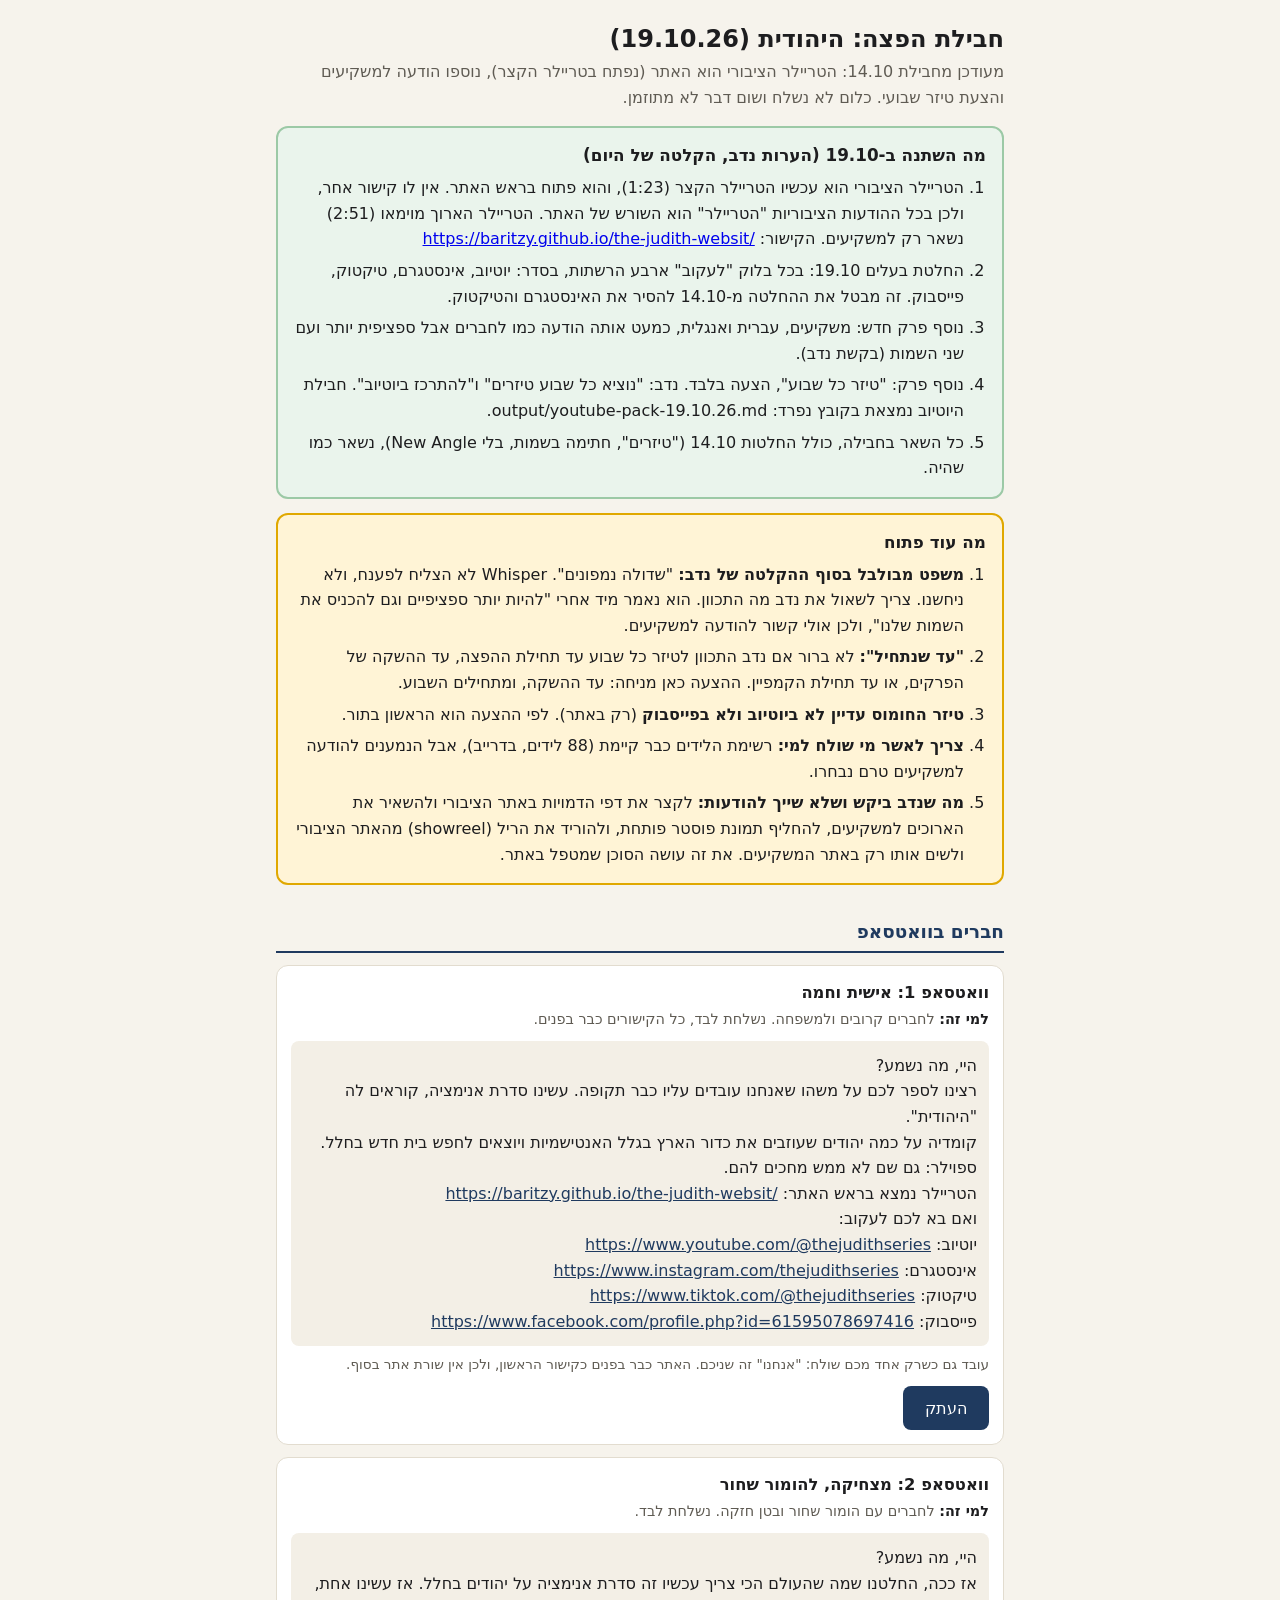
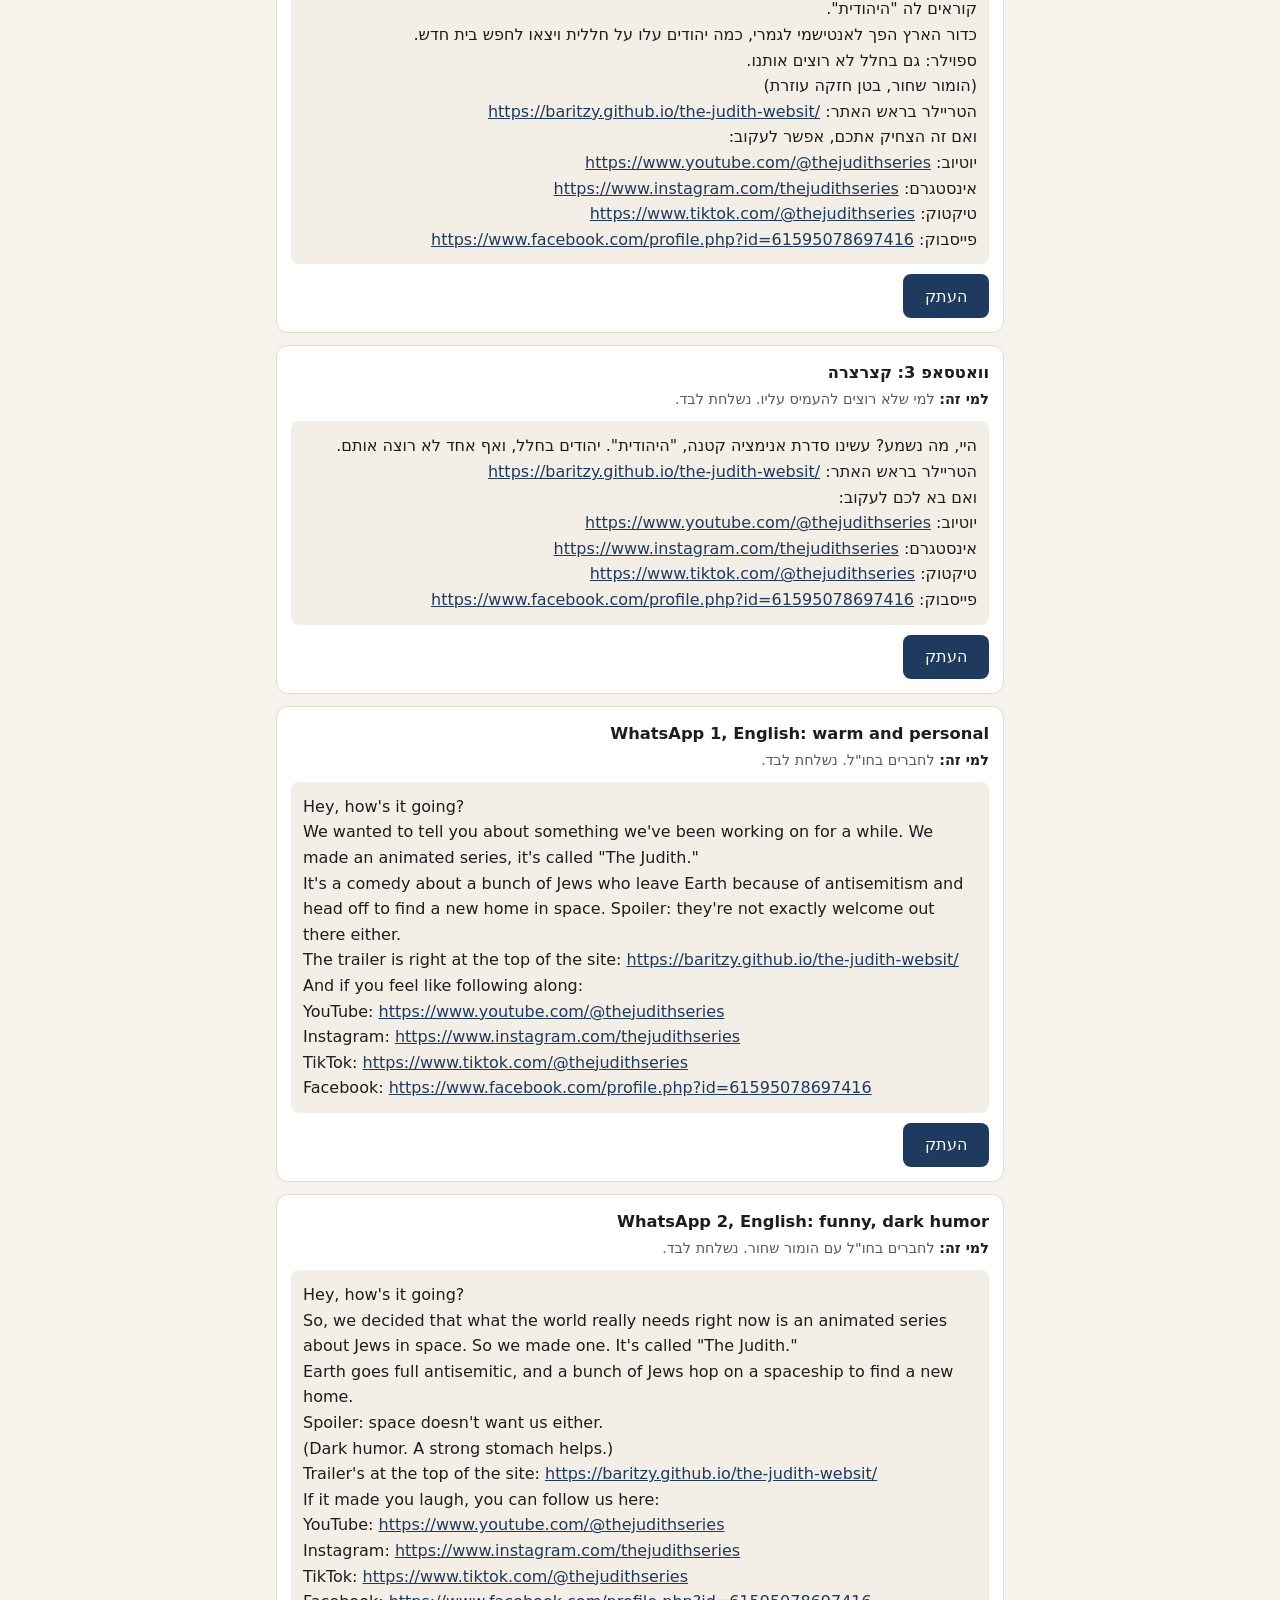
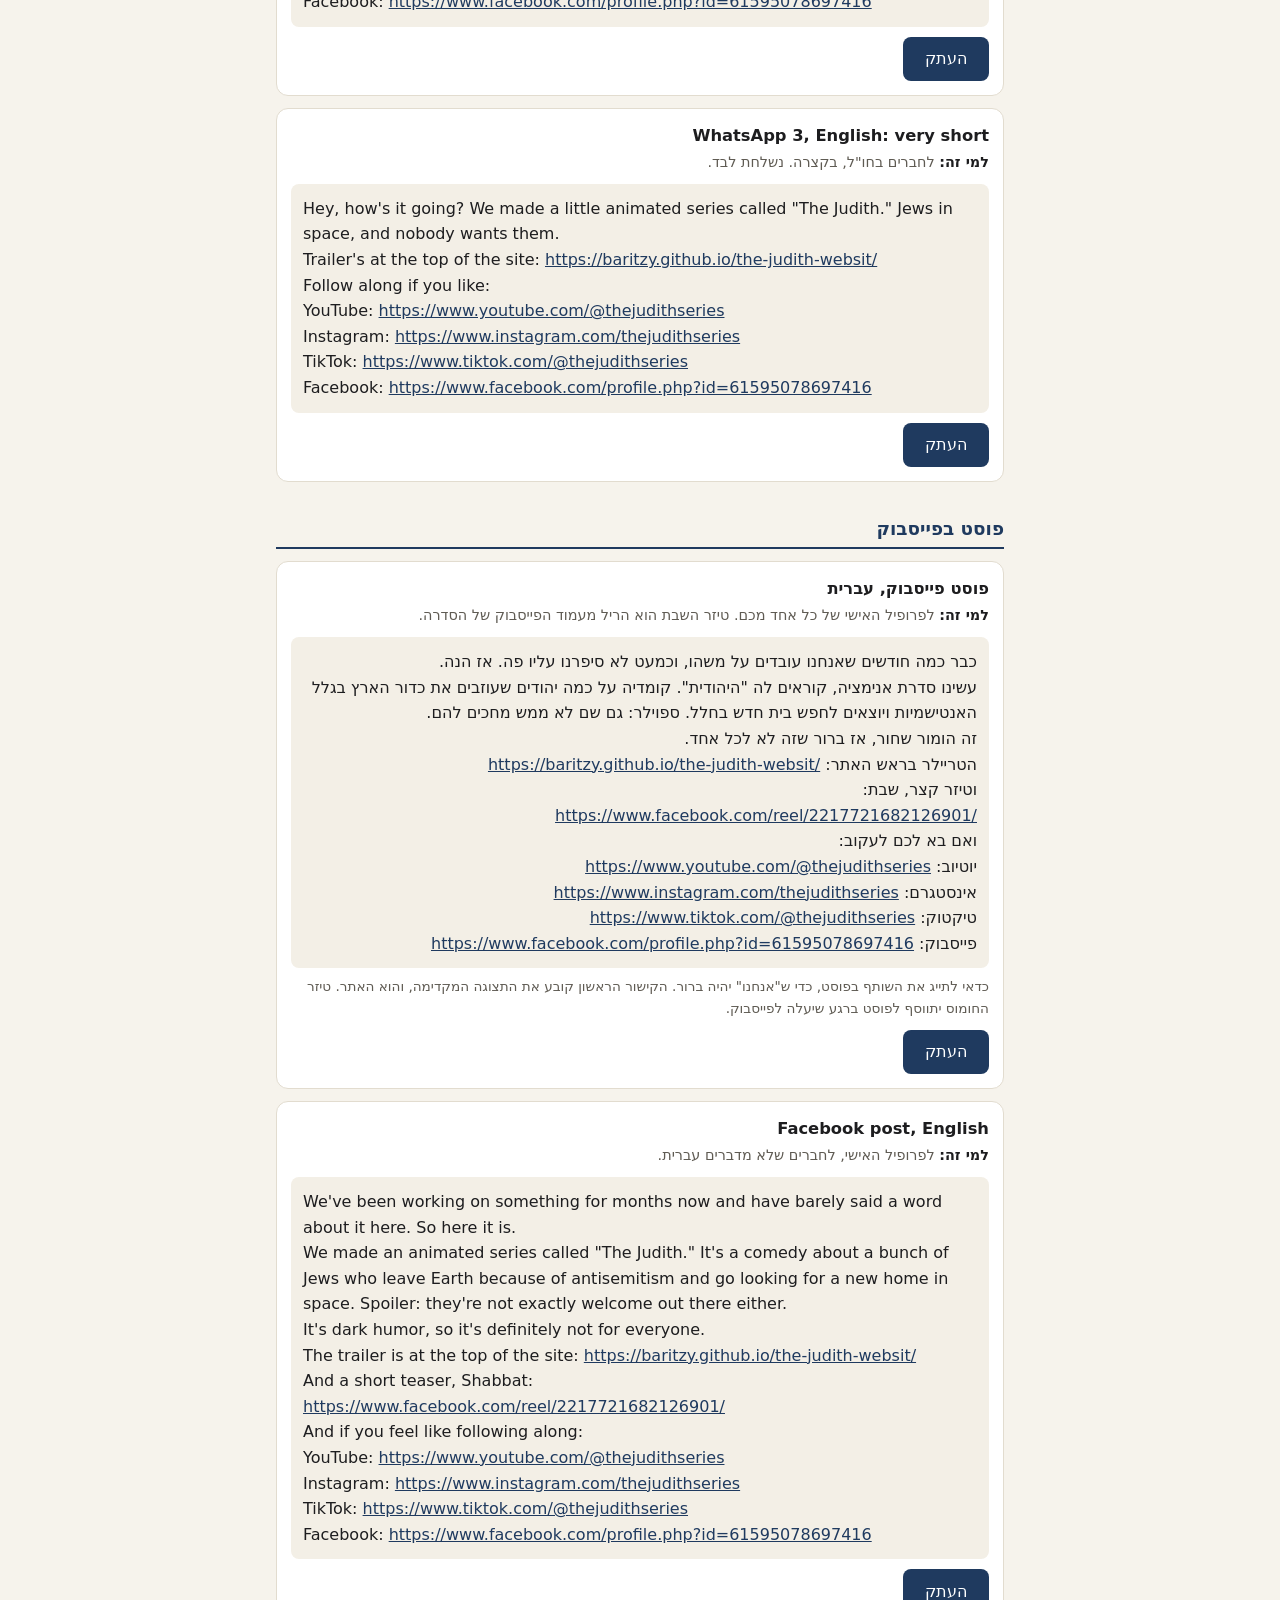
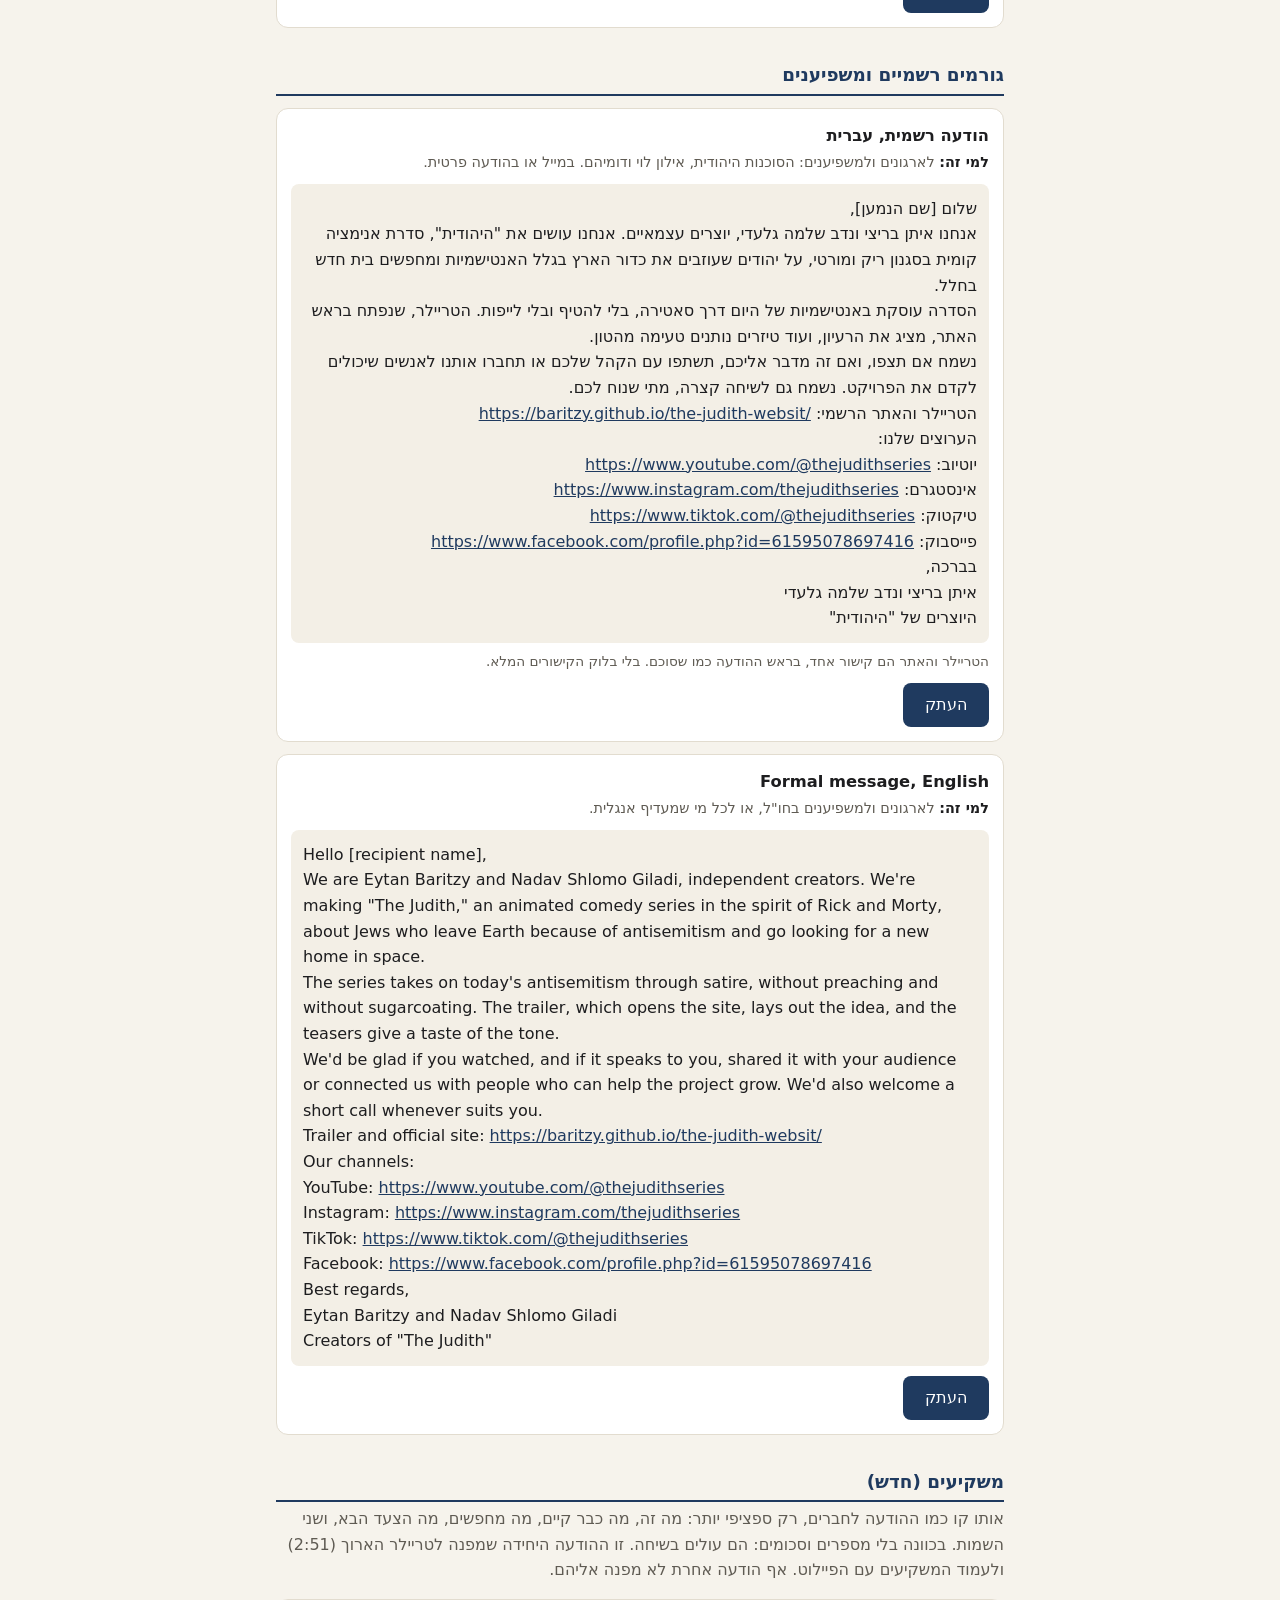
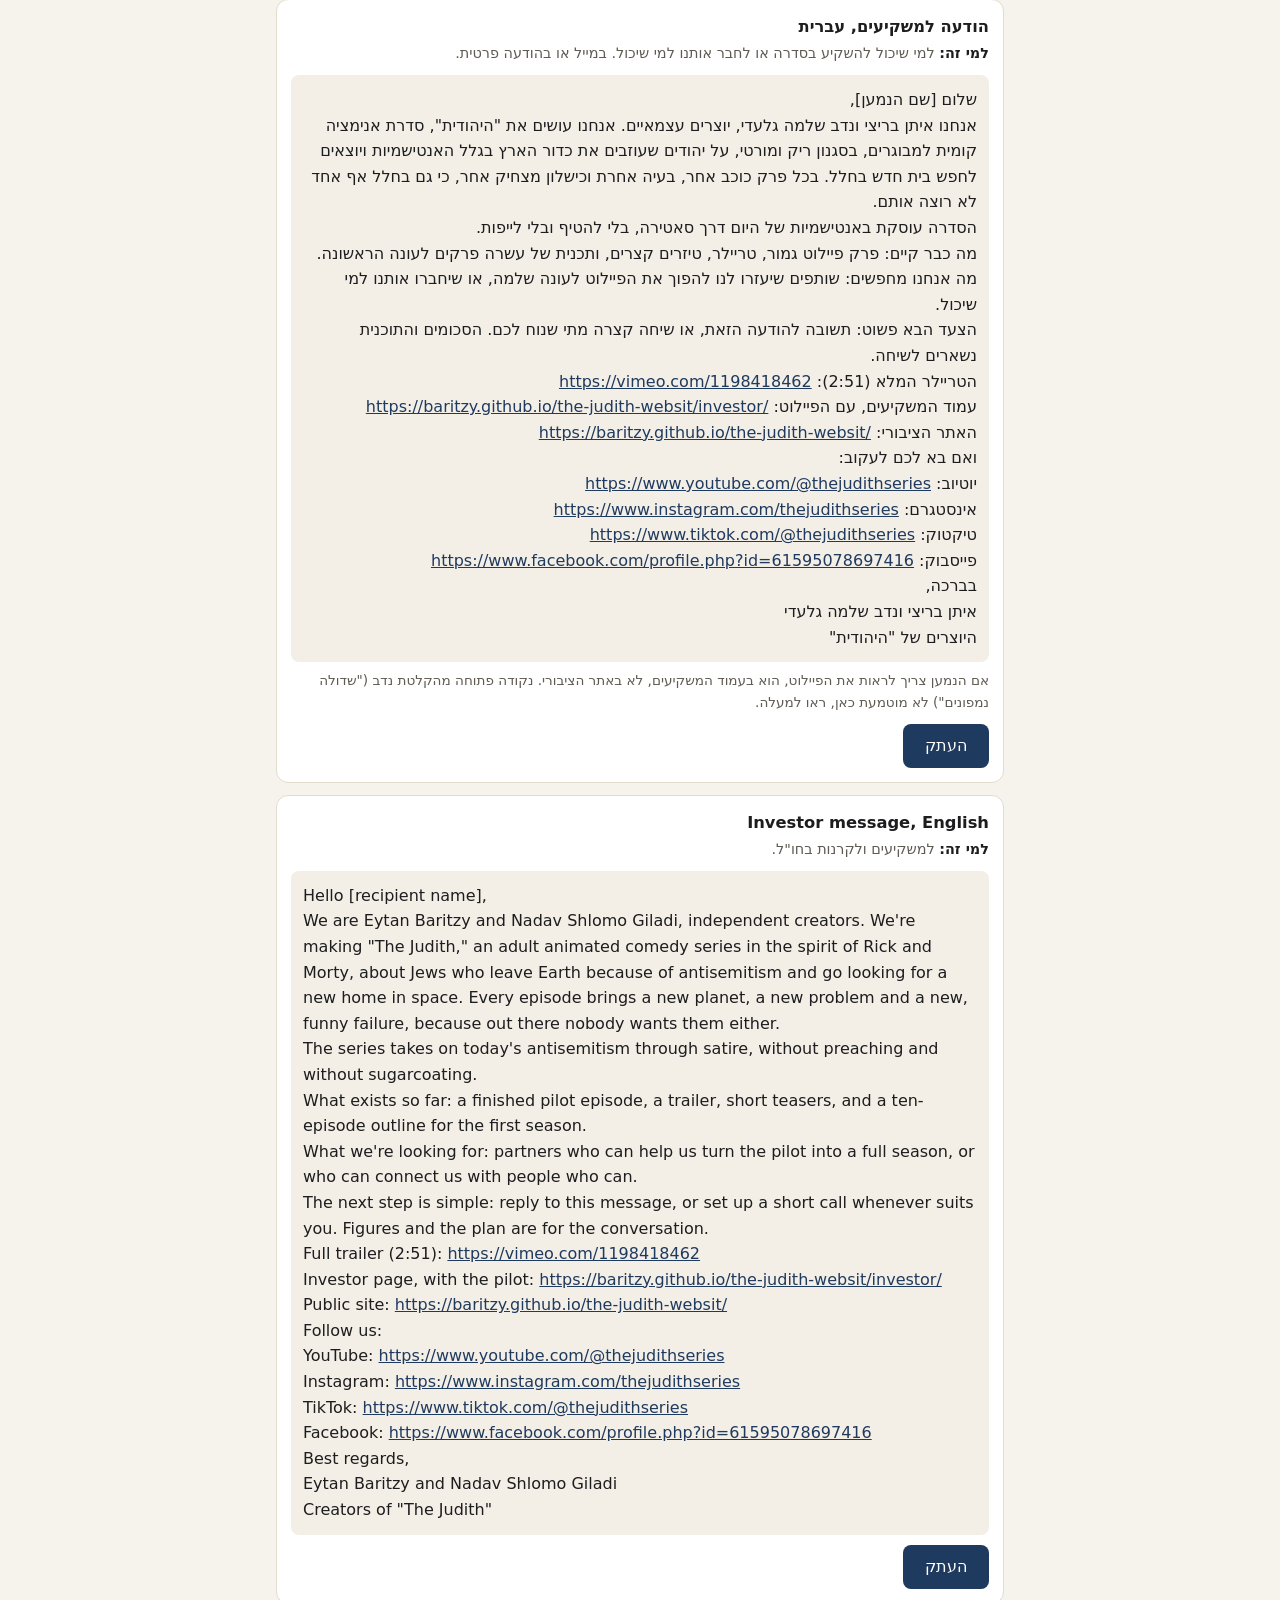
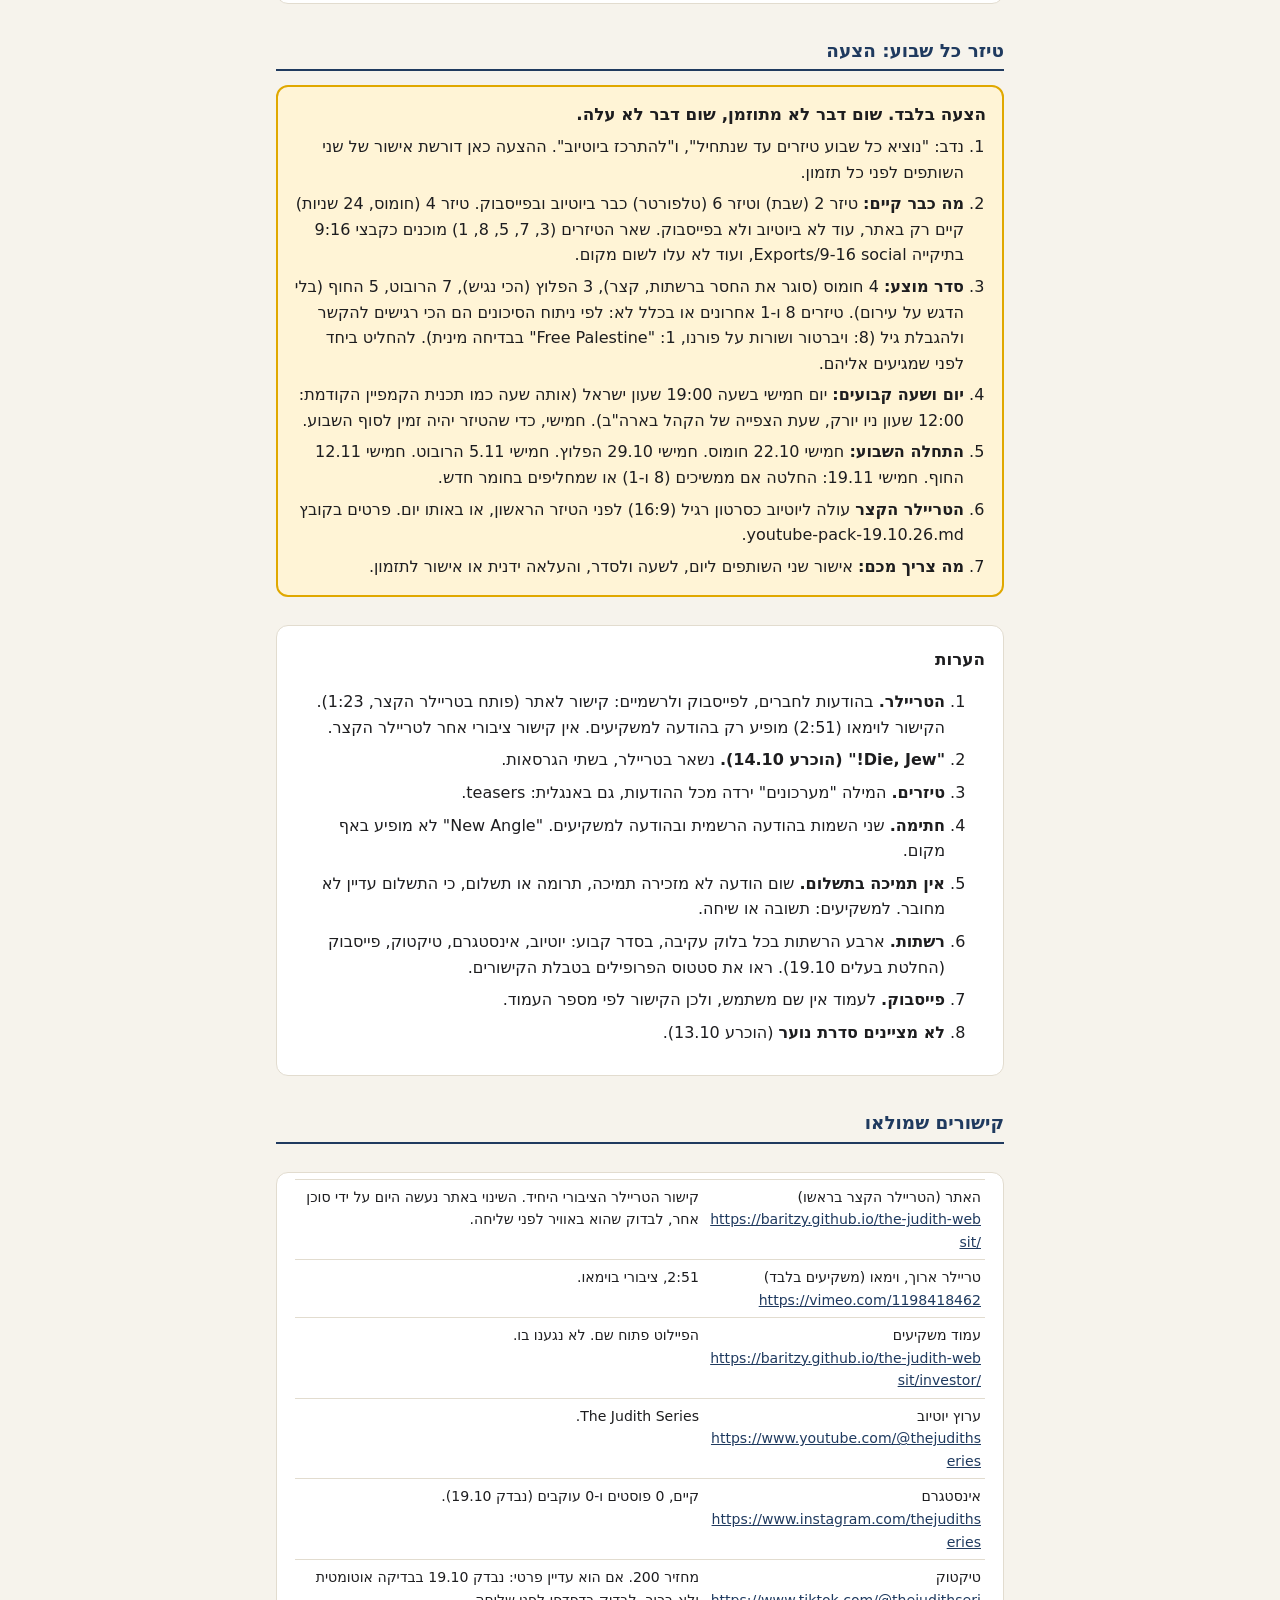
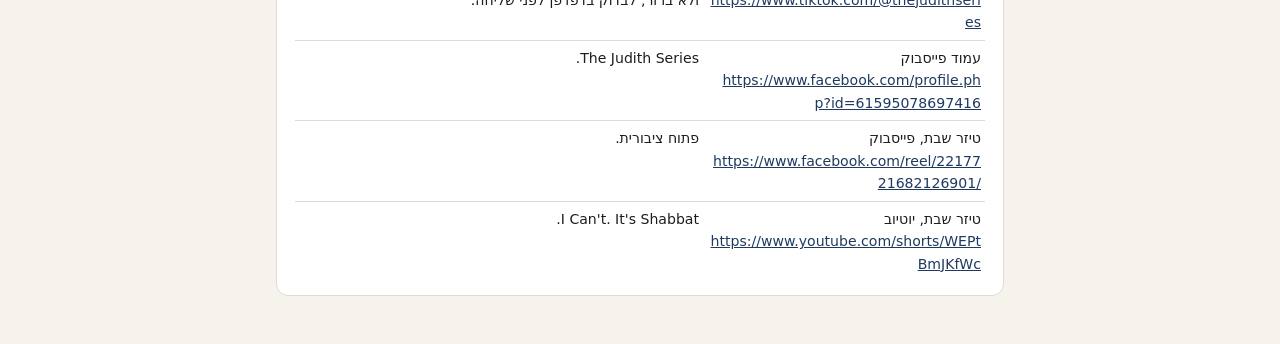
==== commit 1b982ec5: "judith-pack-19-10: follow links YouTube, Instagram, TikTok, Facebook in every message Co-Authored-By" ====
--- a/judith-pack-19-10/index.html
+++ b/judith-pack-19-10/index.html
@@ -34,7 +34,7 @@
 @media print{button{display:none}.card,.box{break-inside:avoid}body{background:#fff}}
 </style></head><body><main>
 <h1>חבילת הפצה: היהודית (19.10.26)</h1><p class="lead">מעודכן מחבילת 14.10: הטריילר הציבורי הוא האתר (נפתח בטריילר הקצר), נוספו הודעה למשקיעים והצעת טיזר שבועי. כלום לא נשלח ושום דבר לא מתוזמן.</p>
-<section class="box dec"><h2>מה השתנה ב-19.10 (הערות נדב, הקלטה של היום)</h2><ol><li>הטריילר הציבורי הוא עכשיו הטריילר הקצר (1:23), והוא פתוח בראש האתר. אין לו קישור אחר, ולכן בכל ההודעות הציבוריות "הטריילר" הוא השורש של האתר. הטריילר הארוך מוימאו (2:51) נשאר רק למשקיעים. הקישור: <a href="https://baritzy.github.io/the-judith-websit/" target="_blank" rel="noopener" dir="ltr">https://baritzy.github.io/the-judith-websit/</a></li><li>הוסרה שורת האינסטגרם ושורת הטיקטוק מכל ההודעות (האינסטגרם ריק, הטיקטוק פרטי). נשארו יוטיוב ופייסבוק.</li><li>נוסף פרק חדש: משקיעים, עברית ואנגלית, כמעט אותה הודעה כמו לחברים אבל ספציפית יותר ועם שני השמות (בקשת נדב).</li><li>נוסף פרק: "טיזר כל שבוע", הצעה בלבד. נדב: "נוציא כל שבוע טיזרים" ו"להתרכז ביוטיוב". חבילת היוטיוב נמצאת בקובץ נפרד: output/youtube-pack-19.10.26.md.</li><li>כל השאר בחבילה, כולל החלטות 14.10 ("טיזרים", חתימה בשמות, בלי New Angle), נשאר כמו שהיה.</li></ol></section>
+<section class="box dec"><h2>מה השתנה ב-19.10 (הערות נדב, הקלטה של היום)</h2><ol><li>הטריילר הציבורי הוא עכשיו הטריילר הקצר (1:23), והוא פתוח בראש האתר. אין לו קישור אחר, ולכן בכל ההודעות הציבוריות "הטריילר" הוא השורש של האתר. הטריילר הארוך מוימאו (2:51) נשאר רק למשקיעים. הקישור: <a href="https://baritzy.github.io/the-judith-websit/" target="_blank" rel="noopener" dir="ltr">https://baritzy.github.io/the-judith-websit/</a></li><li>החלטת בעלים 19.10: בכל בלוק "לעקוב" ארבע הרשתות, בסדר: יוטיוב, אינסטגרם, טיקטוק, פייסבוק. זה מבטל את ההחלטה מ-14.10 להסיר את האינסטגרם והטיקטוק.</li><li>נוסף פרק חדש: משקיעים, עברית ואנגלית, כמעט אותה הודעה כמו לחברים אבל ספציפית יותר ועם שני השמות (בקשת נדב).</li><li>נוסף פרק: "טיזר כל שבוע", הצעה בלבד. נדב: "נוציא כל שבוע טיזרים" ו"להתרכז ביוטיוב". חבילת היוטיוב נמצאת בקובץ נפרד: output/youtube-pack-19.10.26.md.</li><li>כל השאר בחבילה, כולל החלטות 14.10 ("טיזרים", חתימה בשמות, בלי New Angle), נשאר כמו שהיה.</li></ol></section>
 <section class="box open"><h2>מה עוד פתוח</h2><ol><li><b>משפט מבולבל בסוף ההקלטה של נדב:</b> "שדולה נמפונים". Whisper לא הצליח לפענח, ולא ניחשנו. צריך לשאול את נדב מה התכוון. הוא נאמר מיד אחרי "להיות יותר ספציפיים וגם להכניס את השמות שלנו", ולכן אולי קשור להודעה למשקיעים.</li><li><b>"עד שנתחיל":</b> לא ברור אם נדב התכוון לטיזר כל שבוע עד תחילת ההפצה, עד ההשקה של הפרקים, או עד תחילת הקמפיין. ההצעה כאן מניחה: עד ההשקה, ומתחילים השבוע.</li><li><b>טיזר החומוס עדיין לא ביוטיוב ולא בפייסבוק</b> (רק באתר). לפי ההצעה הוא הראשון בתור.</li><li><b>צריך לאשר מי שולח למי:</b> רשימת הלידים כבר קיימת (88 לידים, בדרייב), אבל הנמענים להודעה למשקיעים טרם נבחרו.</li><li><b>מה שנדב ביקש ושלא שייך להודעות:</b> לקצר את דפי הדמויות באתר הציבורי ולהשאיר את הארוכים למשקיעים, להחליף תמונת פוסטר פותחת, ולהוריד את הריל (showreel) מהאתר הציבורי ולשים אותו רק באתר המשקיעים. את זה עושה הסוכן שמטפל באתר.</li></ol></section>
 <h2 class="group">חברים בוואטסאפ</h2>
 <section class="card"><h3>וואטסאפ 1: אישית וחמה</h3><p class="who"><b>למי זה:</b> לחברים קרובים ולמשפחה. נשלחת לבד, כל הקישורים כבר בפנים.</p><div class="msg" id="w1" dir="rtl" lang="he">היי, מה נשמע?
@@ -43,6 +43,8 @@
 הטריילר נמצא בראש האתר: <a href="https://baritzy.github.io/the-judith-websit/" target="_blank" rel="noopener" dir="ltr">https://baritzy.github.io/the-judith-websit/</a>
 ואם בא לכם לעקוב:
 יוטיוב: <a href="https://www.youtube.com/@thejudithseries" target="_blank" rel="noopener" dir="ltr">https://www.youtube.com/@thejudithseries</a>
+אינסטגרם: <a href="https://www.instagram.com/thejudithseries" target="_blank" rel="noopener" dir="ltr">https://www.instagram.com/thejudithseries</a>
+טיקטוק: <a href="https://www.tiktok.com/@thejudithseries" target="_blank" rel="noopener" dir="ltr">https://www.tiktok.com/@thejudithseries</a>
 פייסבוק: <a href="https://www.facebook.com/profile.php?id=61595078697416" target="_blank" rel="noopener" dir="ltr">https://www.facebook.com/profile.php?id=61595078697416</a></div><p class="note">עובד גם כשרק אחד מכם שולח: &quot;אנחנו&quot; זה שניכם. האתר כבר בפנים כקישור הראשון, ולכן אין שורת אתר בסוף.</p><button onclick="cp('w1',this)">העתק</button></section>
 <section class="card"><h3>וואטסאפ 2: מצחיקה, להומור שחור</h3><p class="who"><b>למי זה:</b> לחברים עם הומור שחור ובטן חזקה. נשלחת לבד.</p><div class="msg" id="w2" dir="rtl" lang="he">היי, מה נשמע?
 אז ככה, החלטנו שמה שהעולם הכי צריך עכשיו זה סדרת אנימציה על יהודים בחלל. אז עשינו אחת, קוראים לה &quot;היהודית&quot;.
@@ -52,11 +54,15 @@
 הטריילר בראש האתר: <a href="https://baritzy.github.io/the-judith-websit/" target="_blank" rel="noopener" dir="ltr">https://baritzy.github.io/the-judith-websit/</a>
 ואם זה הצחיק אתכם, אפשר לעקוב:
 יוטיוב: <a href="https://www.youtube.com/@thejudithseries" target="_blank" rel="noopener" dir="ltr">https://www.youtube.com/@thejudithseries</a>
+אינסטגרם: <a href="https://www.instagram.com/thejudithseries" target="_blank" rel="noopener" dir="ltr">https://www.instagram.com/thejudithseries</a>
+טיקטוק: <a href="https://www.tiktok.com/@thejudithseries" target="_blank" rel="noopener" dir="ltr">https://www.tiktok.com/@thejudithseries</a>
 פייסבוק: <a href="https://www.facebook.com/profile.php?id=61595078697416" target="_blank" rel="noopener" dir="ltr">https://www.facebook.com/profile.php?id=61595078697416</a></div><button onclick="cp('w2',this)">העתק</button></section>
 <section class="card"><h3>וואטסאפ 3: קצרצרה</h3><p class="who"><b>למי זה:</b> למי שלא רוצים להעמיס עליו. נשלחת לבד.</p><div class="msg" id="w3" dir="rtl" lang="he">היי, מה נשמע? עשינו סדרת אנימציה קטנה, &quot;היהודית&quot;. יהודים בחלל, ואף אחד לא רוצה אותם.
 הטריילר בראש האתר: <a href="https://baritzy.github.io/the-judith-websit/" target="_blank" rel="noopener" dir="ltr">https://baritzy.github.io/the-judith-websit/</a>
 ואם בא לכם לעקוב:
 יוטיוב: <a href="https://www.youtube.com/@thejudithseries" target="_blank" rel="noopener" dir="ltr">https://www.youtube.com/@thejudithseries</a>
+אינסטגרם: <a href="https://www.instagram.com/thejudithseries" target="_blank" rel="noopener" dir="ltr">https://www.instagram.com/thejudithseries</a>
+טיקטוק: <a href="https://www.tiktok.com/@thejudithseries" target="_blank" rel="noopener" dir="ltr">https://www.tiktok.com/@thejudithseries</a>
 פייסבוק: <a href="https://www.facebook.com/profile.php?id=61595078697416" target="_blank" rel="noopener" dir="ltr">https://www.facebook.com/profile.php?id=61595078697416</a></div><button onclick="cp('w3',this)">העתק</button></section>
 <section class="card"><h3>WhatsApp 1, English: warm and personal</h3><p class="who"><b>למי זה:</b> לחברים בחו&quot;ל. נשלחת לבד.</p><div class="msg" id="e1" dir="ltr" lang="en">Hey, how's it going?
 We wanted to tell you about something we've been working on for a while. We made an animated series, it's called &quot;The Judith.&quot;
@@ -64,6 +70,8 @@
 The trailer is right at the top of the site: <a href="https://baritzy.github.io/the-judith-websit/" target="_blank" rel="noopener" dir="ltr">https://baritzy.github.io/the-judith-websit/</a>
 And if you feel like following along:
 YouTube: <a href="https://www.youtube.com/@thejudithseries" target="_blank" rel="noopener" dir="ltr">https://www.youtube.com/@thejudithseries</a>
+Instagram: <a href="https://www.instagram.com/thejudithseries" target="_blank" rel="noopener" dir="ltr">https://www.instagram.com/thejudithseries</a>
+TikTok: <a href="https://www.tiktok.com/@thejudithseries" target="_blank" rel="noopener" dir="ltr">https://www.tiktok.com/@thejudithseries</a>
 Facebook: <a href="https://www.facebook.com/profile.php?id=61595078697416" target="_blank" rel="noopener" dir="ltr">https://www.facebook.com/profile.php?id=61595078697416</a></div><button onclick="cp('e1',this)">העתק</button></section>
 <section class="card"><h3>WhatsApp 2, English: funny, dark humor</h3><p class="who"><b>למי זה:</b> לחברים בחו&quot;ל עם הומור שחור. נשלחת לבד.</p><div class="msg" id="e2" dir="ltr" lang="en">Hey, how's it going?
 So, we decided that what the world really needs right now is an animated series about Jews in space. So we made one. It's called &quot;The Judith.&quot;
@@ -73,11 +81,15 @@
 Trailer's at the top of the site: <a href="https://baritzy.github.io/the-judith-websit/" target="_blank" rel="noopener" dir="ltr">https://baritzy.github.io/the-judith-websit/</a>
 If it made you laugh, you can follow us here:
 YouTube: <a href="https://www.youtube.com/@thejudithseries" target="_blank" rel="noopener" dir="ltr">https://www.youtube.com/@thejudithseries</a>
+Instagram: <a href="https://www.instagram.com/thejudithseries" target="_blank" rel="noopener" dir="ltr">https://www.instagram.com/thejudithseries</a>
+TikTok: <a href="https://www.tiktok.com/@thejudithseries" target="_blank" rel="noopener" dir="ltr">https://www.tiktok.com/@thejudithseries</a>
 Facebook: <a href="https://www.facebook.com/profile.php?id=61595078697416" target="_blank" rel="noopener" dir="ltr">https://www.facebook.com/profile.php?id=61595078697416</a></div><button onclick="cp('e2',this)">העתק</button></section>
 <section class="card"><h3>WhatsApp 3, English: very short</h3><p class="who"><b>למי זה:</b> לחברים בחו&quot;ל, בקצרה. נשלחת לבד.</p><div class="msg" id="e3" dir="ltr" lang="en">Hey, how's it going? We made a little animated series called &quot;The Judith.&quot; Jews in space, and nobody wants them.
 Trailer's at the top of the site: <a href="https://baritzy.github.io/the-judith-websit/" target="_blank" rel="noopener" dir="ltr">https://baritzy.github.io/the-judith-websit/</a>
 Follow along if you like:
 YouTube: <a href="https://www.youtube.com/@thejudithseries" target="_blank" rel="noopener" dir="ltr">https://www.youtube.com/@thejudithseries</a>
+Instagram: <a href="https://www.instagram.com/thejudithseries" target="_blank" rel="noopener" dir="ltr">https://www.instagram.com/thejudithseries</a>
+TikTok: <a href="https://www.tiktok.com/@thejudithseries" target="_blank" rel="noopener" dir="ltr">https://www.tiktok.com/@thejudithseries</a>
 Facebook: <a href="https://www.facebook.com/profile.php?id=61595078697416" target="_blank" rel="noopener" dir="ltr">https://www.facebook.com/profile.php?id=61595078697416</a></div><button onclick="cp('e3',this)">העתק</button></section>
 <h2 class="group">פוסט בפייסבוק</h2>
 <section class="card"><h3>פוסט פייסבוק, עברית</h3><p class="who"><b>למי זה:</b> לפרופיל האישי של כל אחד מכם. טיזר השבת הוא הריל מעמוד הפייסבוק של הסדרה.</p><div class="msg" id="f1" dir="rtl" lang="he">כבר כמה חודשים שאנחנו עובדים על משהו, וכמעט לא סיפרנו עליו פה. אז הנה.
@@ -88,6 +100,8 @@
 <a href="https://www.facebook.com/reel/2217721682126901/" target="_blank" rel="noopener" dir="ltr">https://www.facebook.com/reel/2217721682126901/</a>
 ואם בא לכם לעקוב:
 יוטיוב: <a href="https://www.youtube.com/@thejudithseries" target="_blank" rel="noopener" dir="ltr">https://www.youtube.com/@thejudithseries</a>
+אינסטגרם: <a href="https://www.instagram.com/thejudithseries" target="_blank" rel="noopener" dir="ltr">https://www.instagram.com/thejudithseries</a>
+טיקטוק: <a href="https://www.tiktok.com/@thejudithseries" target="_blank" rel="noopener" dir="ltr">https://www.tiktok.com/@thejudithseries</a>
 פייסבוק: <a href="https://www.facebook.com/profile.php?id=61595078697416" target="_blank" rel="noopener" dir="ltr">https://www.facebook.com/profile.php?id=61595078697416</a></div><p class="note">כדאי לתייג את השותף בפוסט, כדי ש&quot;אנחנו&quot; יהיה ברור. הקישור הראשון קובע את התצוגה המקדימה, והוא האתר. טיזר החומוס יתווסף לפוסט ברגע שיעלה לפייסבוק.</p><button onclick="cp('f1',this)">העתק</button></section>
 <section class="card"><h3>Facebook post, English</h3><p class="who"><b>למי זה:</b> לפרופיל האישי, לחברים שלא מדברים עברית.</p><div class="msg" id="f2" dir="ltr" lang="en">We've been working on something for months now and have barely said a word about it here. So here it is.
 We made an animated series called &quot;The Judith.&quot; It's a comedy about a bunch of Jews who leave Earth because of antisemitism and go looking for a new home in space. Spoiler: they're not exactly welcome out there either.
@@ -97,6 +111,8 @@
 <a href="https://www.facebook.com/reel/2217721682126901/" target="_blank" rel="noopener" dir="ltr">https://www.facebook.com/reel/2217721682126901/</a>
 And if you feel like following along:
 YouTube: <a href="https://www.youtube.com/@thejudithseries" target="_blank" rel="noopener" dir="ltr">https://www.youtube.com/@thejudithseries</a>
+Instagram: <a href="https://www.instagram.com/thejudithseries" target="_blank" rel="noopener" dir="ltr">https://www.instagram.com/thejudithseries</a>
+TikTok: <a href="https://www.tiktok.com/@thejudithseries" target="_blank" rel="noopener" dir="ltr">https://www.tiktok.com/@thejudithseries</a>
 Facebook: <a href="https://www.facebook.com/profile.php?id=61595078697416" target="_blank" rel="noopener" dir="ltr">https://www.facebook.com/profile.php?id=61595078697416</a></div><button onclick="cp('f2',this)">העתק</button></section>
 <h2 class="group">גורמים רשמיים ומשפיענים</h2>
 <section class="card"><h3>הודעה רשמית, עברית</h3><p class="who"><b>למי זה:</b> לארגונים ולמשפיענים: הסוכנות היהודית, אילון לוי ודומיהם. במייל או בהודעה פרטית.</p><div class="msg" id="o1" dir="rtl" lang="he">שלום [שם הנמען],
@@ -104,7 +120,11 @@
 הסדרה עוסקת באנטישמיות של היום דרך סאטירה, בלי להטיף ובלי לייפות. הטריילר, שנפתח בראש האתר, מציג את הרעיון, ועוד טיזרים נותנים טעימה מהטון.
 נשמח אם תצפו, ואם זה מדבר אליכם, תשתפו עם הקהל שלכם או תחברו אותנו לאנשים שיכולים לקדם את הפרויקט. נשמח גם לשיחה קצרה, מתי שנוח לכם.
 הטריילר והאתר הרשמי: <a href="https://baritzy.github.io/the-judith-websit/" target="_blank" rel="noopener" dir="ltr">https://baritzy.github.io/the-judith-websit/</a>
-הערוצים שלנו: יוטיוב ופייסבוק, בשניהם The Judith Series
+הערוצים שלנו:
+יוטיוב: <a href="https://www.youtube.com/@thejudithseries" target="_blank" rel="noopener" dir="ltr">https://www.youtube.com/@thejudithseries</a>
+אינסטגרם: <a href="https://www.instagram.com/thejudithseries" target="_blank" rel="noopener" dir="ltr">https://www.instagram.com/thejudithseries</a>
+טיקטוק: <a href="https://www.tiktok.com/@thejudithseries" target="_blank" rel="noopener" dir="ltr">https://www.tiktok.com/@thejudithseries</a>
+פייסבוק: <a href="https://www.facebook.com/profile.php?id=61595078697416" target="_blank" rel="noopener" dir="ltr">https://www.facebook.com/profile.php?id=61595078697416</a>
 בברכה,
 איתן בריצי ונדב שלמה גלעדי
 היוצרים של &quot;היהודית&quot; </div><p class="note">הטריילר והאתר הם קישור אחד, בראש ההודעה כמו שסוכם. בלי בלוק הקישורים המלא.</p><button onclick="cp('o1',this)">העתק</button></section>
@@ -113,7 +133,11 @@
 The series takes on today's antisemitism through satire, without preaching and without sugarcoating. The trailer, which opens the site, lays out the idea, and the teasers give a taste of the tone.
 We'd be glad if you watched, and if it speaks to you, shared it with your audience or connected us with people who can help the project grow. We'd also welcome a short call whenever suits you.
 Trailer and official site: <a href="https://baritzy.github.io/the-judith-websit/" target="_blank" rel="noopener" dir="ltr">https://baritzy.github.io/the-judith-websit/</a>
-Our channels: YouTube and Facebook, both under The Judith Series
+Our channels:
+YouTube: <a href="https://www.youtube.com/@thejudithseries" target="_blank" rel="noopener" dir="ltr">https://www.youtube.com/@thejudithseries</a>
+Instagram: <a href="https://www.instagram.com/thejudithseries" target="_blank" rel="noopener" dir="ltr">https://www.instagram.com/thejudithseries</a>
+TikTok: <a href="https://www.tiktok.com/@thejudithseries" target="_blank" rel="noopener" dir="ltr">https://www.tiktok.com/@thejudithseries</a>
+Facebook: <a href="https://www.facebook.com/profile.php?id=61595078697416" target="_blank" rel="noopener" dir="ltr">https://www.facebook.com/profile.php?id=61595078697416</a>
 Best regards,
 Eytan Baritzy and Nadav Shlomo Giladi
 Creators of &quot;The Judith&quot; </div><button onclick="cp('o2',this)">העתק</button></section>
@@ -128,9 +152,14 @@
 הטריילר המלא (2:51): <a href="https://vimeo.com/1198418462" target="_blank" rel="noopener" dir="ltr">https://vimeo.com/1198418462</a>
 עמוד המשקיעים, עם הפיילוט: <a href="https://baritzy.github.io/the-judith-websit/investor/" target="_blank" rel="noopener" dir="ltr">https://baritzy.github.io/the-judith-websit/investor/</a>
 האתר הציבורי: <a href="https://baritzy.github.io/the-judith-websit/" target="_blank" rel="noopener" dir="ltr">https://baritzy.github.io/the-judith-websit/</a>
+ואם בא לכם לעקוב:
+יוטיוב: <a href="https://www.youtube.com/@thejudithseries" target="_blank" rel="noopener" dir="ltr">https://www.youtube.com/@thejudithseries</a>
+אינסטגרם: <a href="https://www.instagram.com/thejudithseries" target="_blank" rel="noopener" dir="ltr">https://www.instagram.com/thejudithseries</a>
+טיקטוק: <a href="https://www.tiktok.com/@thejudithseries" target="_blank" rel="noopener" dir="ltr">https://www.tiktok.com/@thejudithseries</a>
+פייסבוק: <a href="https://www.facebook.com/profile.php?id=61595078697416" target="_blank" rel="noopener" dir="ltr">https://www.facebook.com/profile.php?id=61595078697416</a>
 בברכה,
 איתן בריצי ונדב שלמה גלעדי
-היוצרים של &quot;היהודית&quot; </div><p class="note">אל תוסיפו אינסטגרם או טיקטוק. אם הנמען צריך לראות את הפיילוט, הוא בעמוד המשקיעים, לא באתר הציבורי. נקודה פתוחה מהקלטת נדב (&quot;שדולה נמפונים&quot;) לא מוטמעת כאן, ראו למעלה.</p><button onclick="cp('i1',this)">העתק</button></section>
+היוצרים של &quot;היהודית&quot; </div><p class="note">אם הנמען צריך לראות את הפיילוט, הוא בעמוד המשקיעים, לא באתר הציבורי. נקודה פתוחה מהקלטת נדב (&quot;שדולה נמפונים&quot;) לא מוטמעת כאן, ראו למעלה.</p><button onclick="cp('i1',this)">העתק</button></section>
 <section class="card"><h3>Investor message, English</h3><p class="who"><b>למי זה:</b> למשקיעים ולקרנות בחו&quot;ל.</p><div class="msg" id="i2" dir="ltr" lang="en">Hello [recipient name],
 We are Eytan Baritzy and Nadav Shlomo Giladi, independent creators. We're making &quot;The Judith,&quot; an adult animated comedy series in the spirit of Rick and Morty, about Jews who leave Earth because of antisemitism and go looking for a new home in space. Every episode brings a new planet, a new problem and a new, funny failure, because out there nobody wants them either.
 The series takes on today's antisemitism through satire, without preaching and without sugarcoating.
@@ -140,14 +169,19 @@
 Full trailer (2:51): <a href="https://vimeo.com/1198418462" target="_blank" rel="noopener" dir="ltr">https://vimeo.com/1198418462</a>
 Investor page, with the pilot: <a href="https://baritzy.github.io/the-judith-websit/investor/" target="_blank" rel="noopener" dir="ltr">https://baritzy.github.io/the-judith-websit/investor/</a>
 Public site: <a href="https://baritzy.github.io/the-judith-websit/" target="_blank" rel="noopener" dir="ltr">https://baritzy.github.io/the-judith-websit/</a>
+Follow us:
+YouTube: <a href="https://www.youtube.com/@thejudithseries" target="_blank" rel="noopener" dir="ltr">https://www.youtube.com/@thejudithseries</a>
+Instagram: <a href="https://www.instagram.com/thejudithseries" target="_blank" rel="noopener" dir="ltr">https://www.instagram.com/thejudithseries</a>
+TikTok: <a href="https://www.tiktok.com/@thejudithseries" target="_blank" rel="noopener" dir="ltr">https://www.tiktok.com/@thejudithseries</a>
+Facebook: <a href="https://www.facebook.com/profile.php?id=61595078697416" target="_blank" rel="noopener" dir="ltr">https://www.facebook.com/profile.php?id=61595078697416</a>
 Best regards,
 Eytan Baritzy and Nadav Shlomo Giladi
 Creators of &quot;The Judith&quot; </div><button onclick="cp('i2',this)">העתק</button></section>
 <h2 class="group">טיזר כל שבוע: הצעה</h2>
 <section class="box open"><h2>הצעה בלבד. שום דבר לא מתוזמן, שום דבר לא עלה.</h2><ol><li>נדב: "נוציא כל שבוע טיזרים עד שנתחיל", ו"להתרכז ביוטיוב". ההצעה כאן דורשת אישור של שני השותפים לפני כל תזמון.</li><li><b>מה כבר קיים:</b> טיזר 2 (שבת) וטיזר 6 (טלפורטר) כבר ביוטיוב ובפייסבוק. טיזר 4 (חומוס, 24 שניות) קיים רק באתר, עוד לא ביוטיוב ולא בפייסבוק. שאר הטיזרים (3, 7, 5, 8, 1) מוכנים כקבצי 9:16 בתיקייה Exports/9-16 social, ועוד לא עלו לשום מקום.</li><li><b>סדר מוצע:</b> 4 חומוס (סוגר את החסר ברשתות, קצר), 3 הפלוץ (הכי נגיש), 7 הרובוט, 5 החוף (בלי הדגש על עירום). טיזרים 8 ו-1 אחרונים או בכלל לא: לפי ניתוח הסיכונים הם הכי רגישים להקשר ולהגבלת גיל (8: ויברטור ושורות על פורנו, 1: "Free Palestine" בבדיחה מינית). להחליט ביחד לפני שמגיעים אליהם.</li><li><b>יום ושעה קבועים:</b> יום חמישי בשעה 19:00 שעון ישראל (אותה שעה כמו תכנית הקמפיין הקודמת: 12:00 שעון ניו יורק, שעת הצפייה של הקהל בארה"ב). חמישי, כדי שהטיזר יהיה זמין לסוף השבוע.</li><li><b>התחלה השבוע:</b> חמישי 22.10 חומוס. חמישי 29.10 הפלוץ. חמישי 5.11 הרובוט. חמישי 12.11 החוף. חמישי 19.11: החלטה אם ממשיכים (8 ו-1) או שמחליפים בחומר חדש.</li><li><b>הטריילר הקצר</b> עולה ליוטיוב כסרטון רגיל (16:9) לפני הטיזר הראשון, או באותו יום. פרטים בקובץ youtube-pack-19.10.26.md.</li><li><b>מה צריך מכם:</b> אישור שני השותפים ליום, לשעה ולסדר, והעלאה ידנית או אישור לתזמון.</li></ol></section>
-<section class="notes"><h2>הערות</h2><ol><li><b>הטריילר.</b> בהודעות לחברים, לפייסבוק ולרשמיים: קישור לאתר (פותח בטריילר הקצר, 1:23). הקישור לוימאו (2:51) מופיע רק בהודעה למשקיעים. אין קישור ציבורי אחר לטריילר הקצר.</li><li><b>"Die, Jew!" (הוכרע 14.10).</b> נשאר בטריילר, בשתי הגרסאות.</li><li><b>טיזרים.</b> המילה "מערכונים" ירדה מכל ההודעות, גם באנגלית: teasers.</li><li><b>חתימה.</b> שני השמות בהודעה הרשמית ובהודעה למשקיעים. "New Angle" לא מופיע באף מקום.</li><li><b>אין תמיכה בתשלום.</b> שום הודעה לא מזכירה תמיכה, תרומה או תשלום, כי התשלום עדיין לא מחובר. למשקיעים: תשובה או שיחה.</li><li><b>רשתות.</b> טיקטוק פרטי ואינסטגרם ריק, ולכן אין קישור אליהם בשום הודעה. כשיהיה תוכן באינסטגרם, מוסיפים שורה אחת.</li><li><b>פייסבוק.</b> לעמוד אין שם משתמש, ולכן הקישור לפי מספר העמוד.</li><li><b>לא מציינים סדרת נוער</b> (הוכרע 13.10).</li></ol></section>
+<section class="notes"><h2>הערות</h2><ol><li><b>הטריילר.</b> בהודעות לחברים, לפייסבוק ולרשמיים: קישור לאתר (פותח בטריילר הקצר, 1:23). הקישור לוימאו (2:51) מופיע רק בהודעה למשקיעים. אין קישור ציבורי אחר לטריילר הקצר.</li><li><b>"Die, Jew!" (הוכרע 14.10).</b> נשאר בטריילר, בשתי הגרסאות.</li><li><b>טיזרים.</b> המילה "מערכונים" ירדה מכל ההודעות, גם באנגלית: teasers.</li><li><b>חתימה.</b> שני השמות בהודעה הרשמית ובהודעה למשקיעים. "New Angle" לא מופיע באף מקום.</li><li><b>אין תמיכה בתשלום.</b> שום הודעה לא מזכירה תמיכה, תרומה או תשלום, כי התשלום עדיין לא מחובר. למשקיעים: תשובה או שיחה.</li><li><b>רשתות.</b> ארבע הרשתות בכל בלוק עקיבה, בסדר קבוע: יוטיוב, אינסטגרם, טיקטוק, פייסבוק (החלטת בעלים 19.10). ראו את סטטוס הפרופילים בטבלת הקישורים.</li><li><b>פייסבוק.</b> לעמוד אין שם משתמש, ולכן הקישור לפי מספר העמוד.</li><li><b>לא מציינים סדרת נוער</b> (הוכרע 13.10).</li></ol></section>
 <h2 class="group">קישורים שמולאו</h2>
-<section class="notes"><table><tr><td>האתר (הטריילר הקצר בראשו)<br><a href="https://baritzy.github.io/the-judith-websit/" target="_blank" rel="noopener" dir="ltr">https://baritzy.github.io/the-judith-websit/</a></td><td>קישור הטריילר הציבורי היחיד. השינוי באתר נעשה היום על ידי סוכן אחר, לבדוק שהוא באוויר לפני שליחה.</td></tr><tr><td>טריילר ארוך, וימאו (משקיעים בלבד)<br><a href="https://vimeo.com/1198418462" target="_blank" rel="noopener" dir="ltr">https://vimeo.com/1198418462</a></td><td>2:51, ציבורי בוימאו.</td></tr><tr><td>עמוד משקיעים<br><a href="https://baritzy.github.io/the-judith-websit/investor/" target="_blank" rel="noopener" dir="ltr">https://baritzy.github.io/the-judith-websit/investor/</a></td><td>הפיילוט פתוח שם. לא נגענו בו.</td></tr><tr><td>ערוץ יוטיוב<br><a href="https://www.youtube.com/@thejudithseries" target="_blank" rel="noopener" dir="ltr">https://www.youtube.com/@thejudithseries</a></td><td>The Judith Series.</td></tr><tr><td>עמוד פייסבוק<br><a href="https://www.facebook.com/profile.php?id=61595078697416" target="_blank" rel="noopener" dir="ltr">https://www.facebook.com/profile.php?id=61595078697416</a></td><td>The Judith Series.</td></tr><tr><td>טיזר שבת, פייסבוק<br><a href="https://www.facebook.com/reel/2217721682126901/" target="_blank" rel="noopener" dir="ltr">https://www.facebook.com/reel/2217721682126901/</a></td><td>פתוח ציבורית.</td></tr><tr><td>טיזר שבת, יוטיוב<br><a href="https://www.youtube.com/shorts/WEPtBmJKfWc" target="_blank" rel="noopener" dir="ltr">https://www.youtube.com/shorts/WEPtBmJKfWc</a></td><td>I Can&#x27;t. It&#x27;s Shabbat.</td></tr></table></section>
+<section class="notes"><table><tr><td>האתר (הטריילר הקצר בראשו)<br><a href="https://baritzy.github.io/the-judith-websit/" target="_blank" rel="noopener" dir="ltr">https://baritzy.github.io/the-judith-websit/</a></td><td>קישור הטריילר הציבורי היחיד. השינוי באתר נעשה היום על ידי סוכן אחר, לבדוק שהוא באוויר לפני שליחה.</td></tr><tr><td>טריילר ארוך, וימאו (משקיעים בלבד)<br><a href="https://vimeo.com/1198418462" target="_blank" rel="noopener" dir="ltr">https://vimeo.com/1198418462</a></td><td>2:51, ציבורי בוימאו.</td></tr><tr><td>עמוד משקיעים<br><a href="https://baritzy.github.io/the-judith-websit/investor/" target="_blank" rel="noopener" dir="ltr">https://baritzy.github.io/the-judith-websit/investor/</a></td><td>הפיילוט פתוח שם. לא נגענו בו.</td></tr><tr><td>ערוץ יוטיוב<br><a href="https://www.youtube.com/@thejudithseries" target="_blank" rel="noopener" dir="ltr">https://www.youtube.com/@thejudithseries</a></td><td>The Judith Series.</td></tr><tr><td>אינסטגרם<br><a href="https://www.instagram.com/thejudithseries" target="_blank" rel="noopener" dir="ltr">https://www.instagram.com/thejudithseries</a></td><td>קיים, 0 פוסטים ו-0 עוקבים (נבדק 19.10).</td></tr><tr><td>טיקטוק<br><a href="https://www.tiktok.com/@thejudithseries" target="_blank" rel="noopener" dir="ltr">https://www.tiktok.com/@thejudithseries</a></td><td>מחזיר 200. אם הוא עדיין פרטי: נבדק 19.10 בבדיקה אוטומטית ולא ברור, לבדוק בדפדפן לפני שליחה.</td></tr><tr><td>עמוד פייסבוק<br><a href="https://www.facebook.com/profile.php?id=61595078697416" target="_blank" rel="noopener" dir="ltr">https://www.facebook.com/profile.php?id=61595078697416</a></td><td>The Judith Series.</td></tr><tr><td>טיזר שבת, פייסבוק<br><a href="https://www.facebook.com/reel/2217721682126901/" target="_blank" rel="noopener" dir="ltr">https://www.facebook.com/reel/2217721682126901/</a></td><td>פתוח ציבורית.</td></tr><tr><td>טיזר שבת, יוטיוב<br><a href="https://www.youtube.com/shorts/WEPtBmJKfWc" target="_blank" rel="noopener" dir="ltr">https://www.youtube.com/shorts/WEPtBmJKfWc</a></td><td>I Can&#x27;t. It&#x27;s Shabbat.</td></tr></table></section>
 </main><script>function cp(id,b){var t=document.getElementById(id).innerText;function ok(){b.textContent="הועתק";b.className="ok";setTimeout(function(){b.textContent="העתק";b.className=""},1500)}
 function fb(){var a=document.createElement("textarea");a.value=t;document.body.appendChild(a);a.select();try{document.execCommand("copy");ok()}catch(e){}document.body.removeChild(a)}
 if(navigator.clipboard&&navigator.clipboard.writeText){navigator.clipboard.writeText(t).then(ok,fb)}else fb()}</script></body></html>
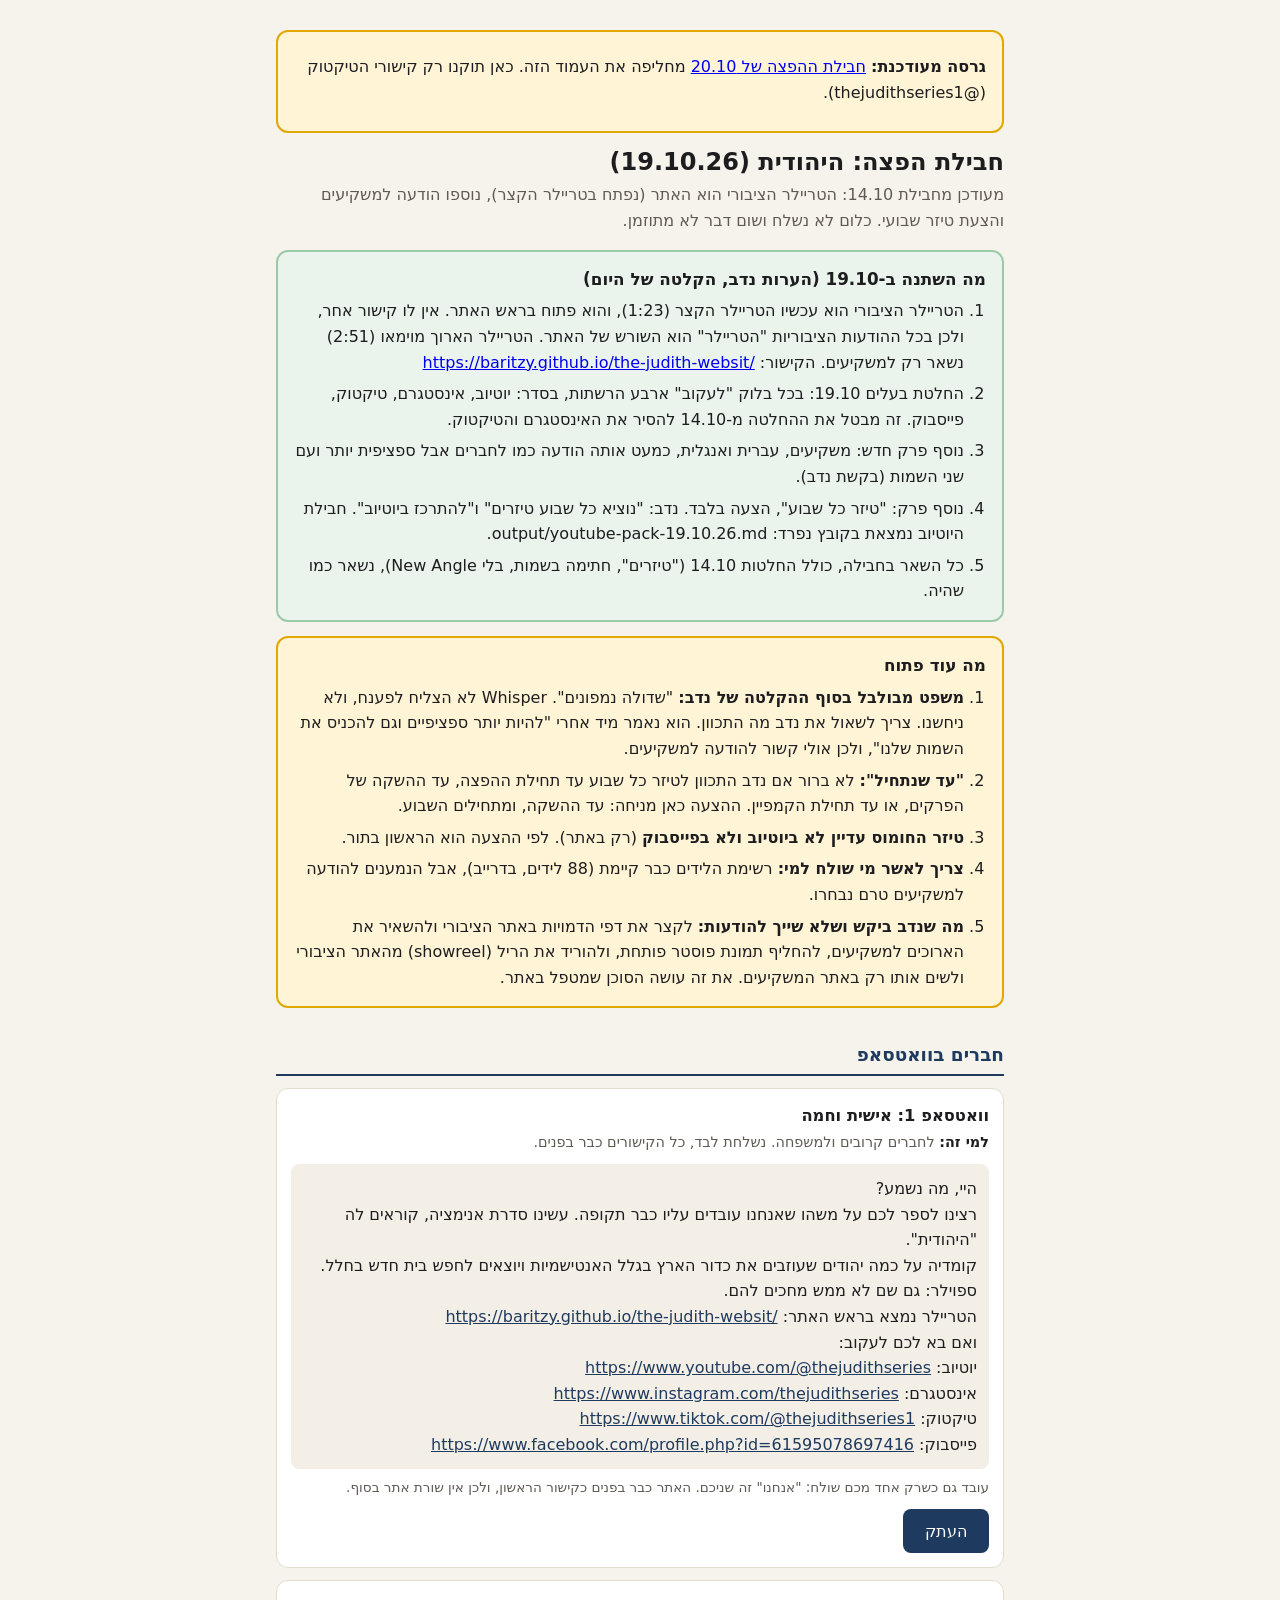
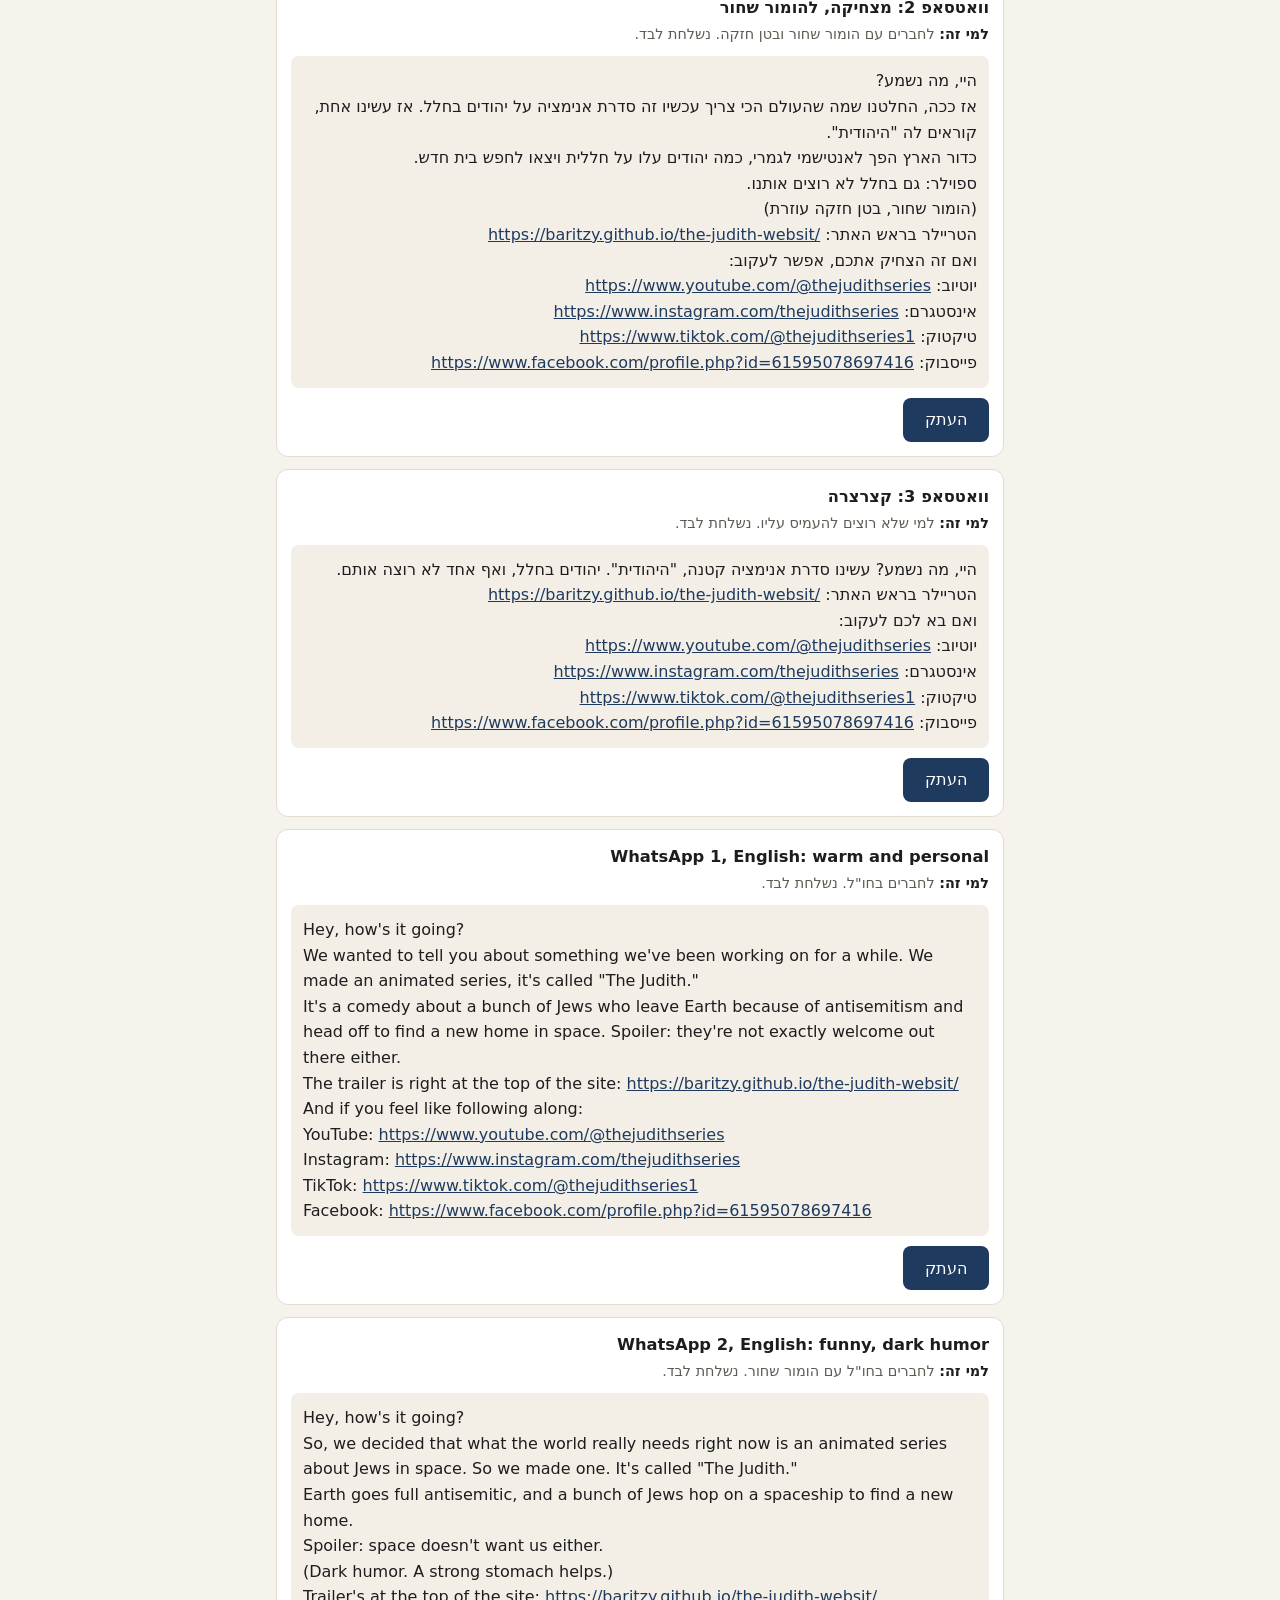
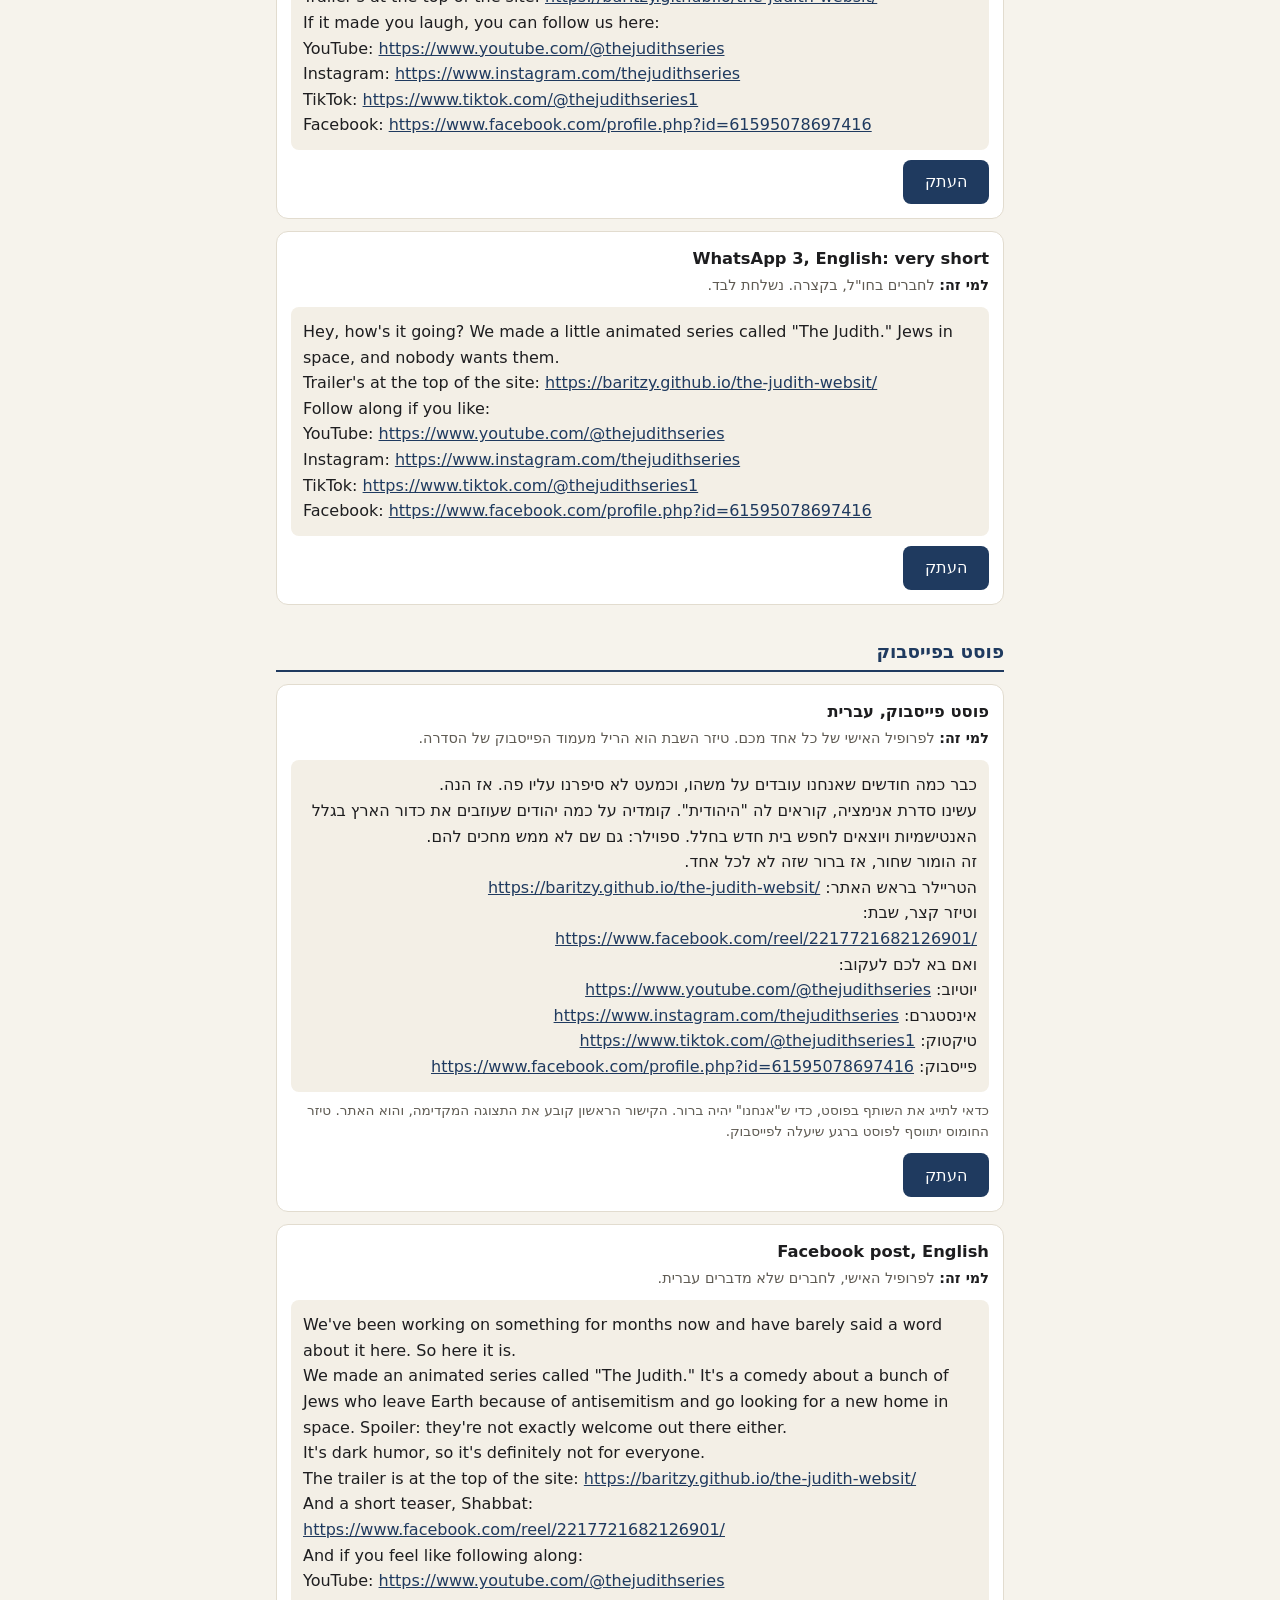
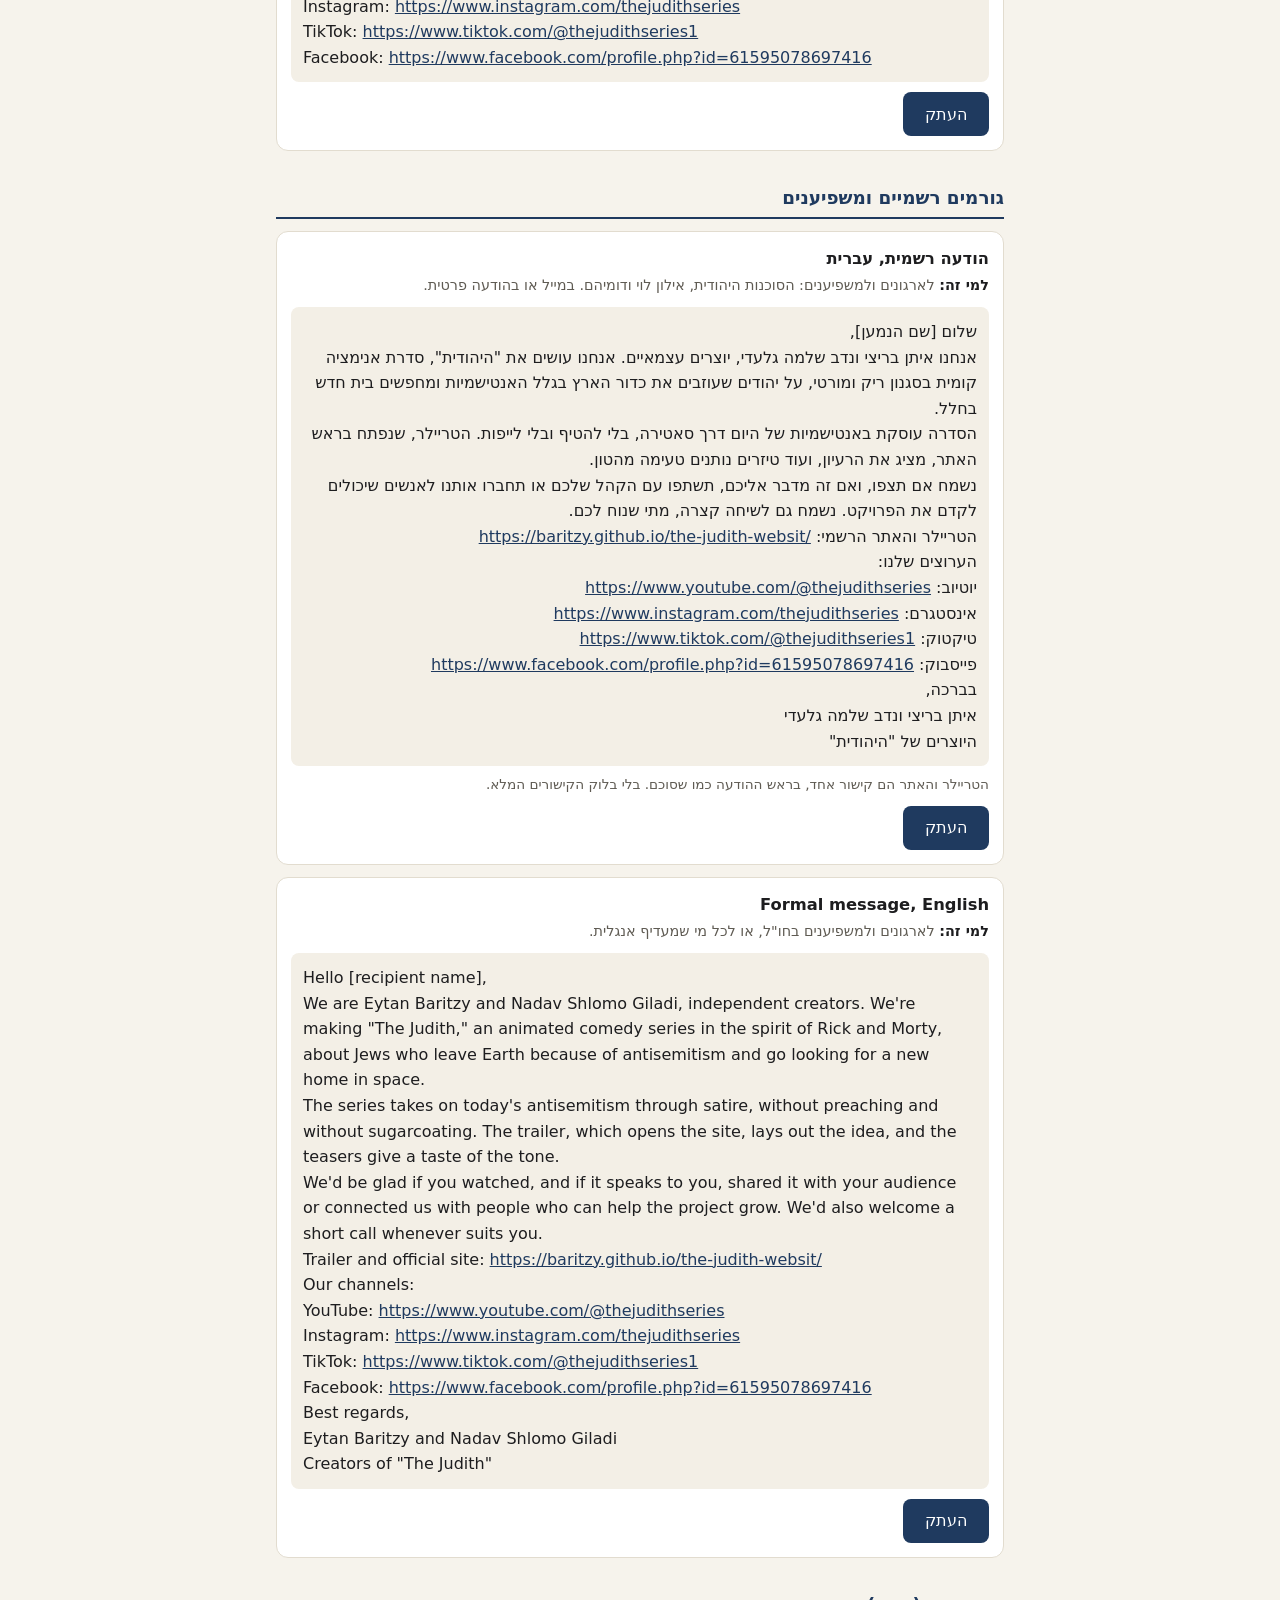
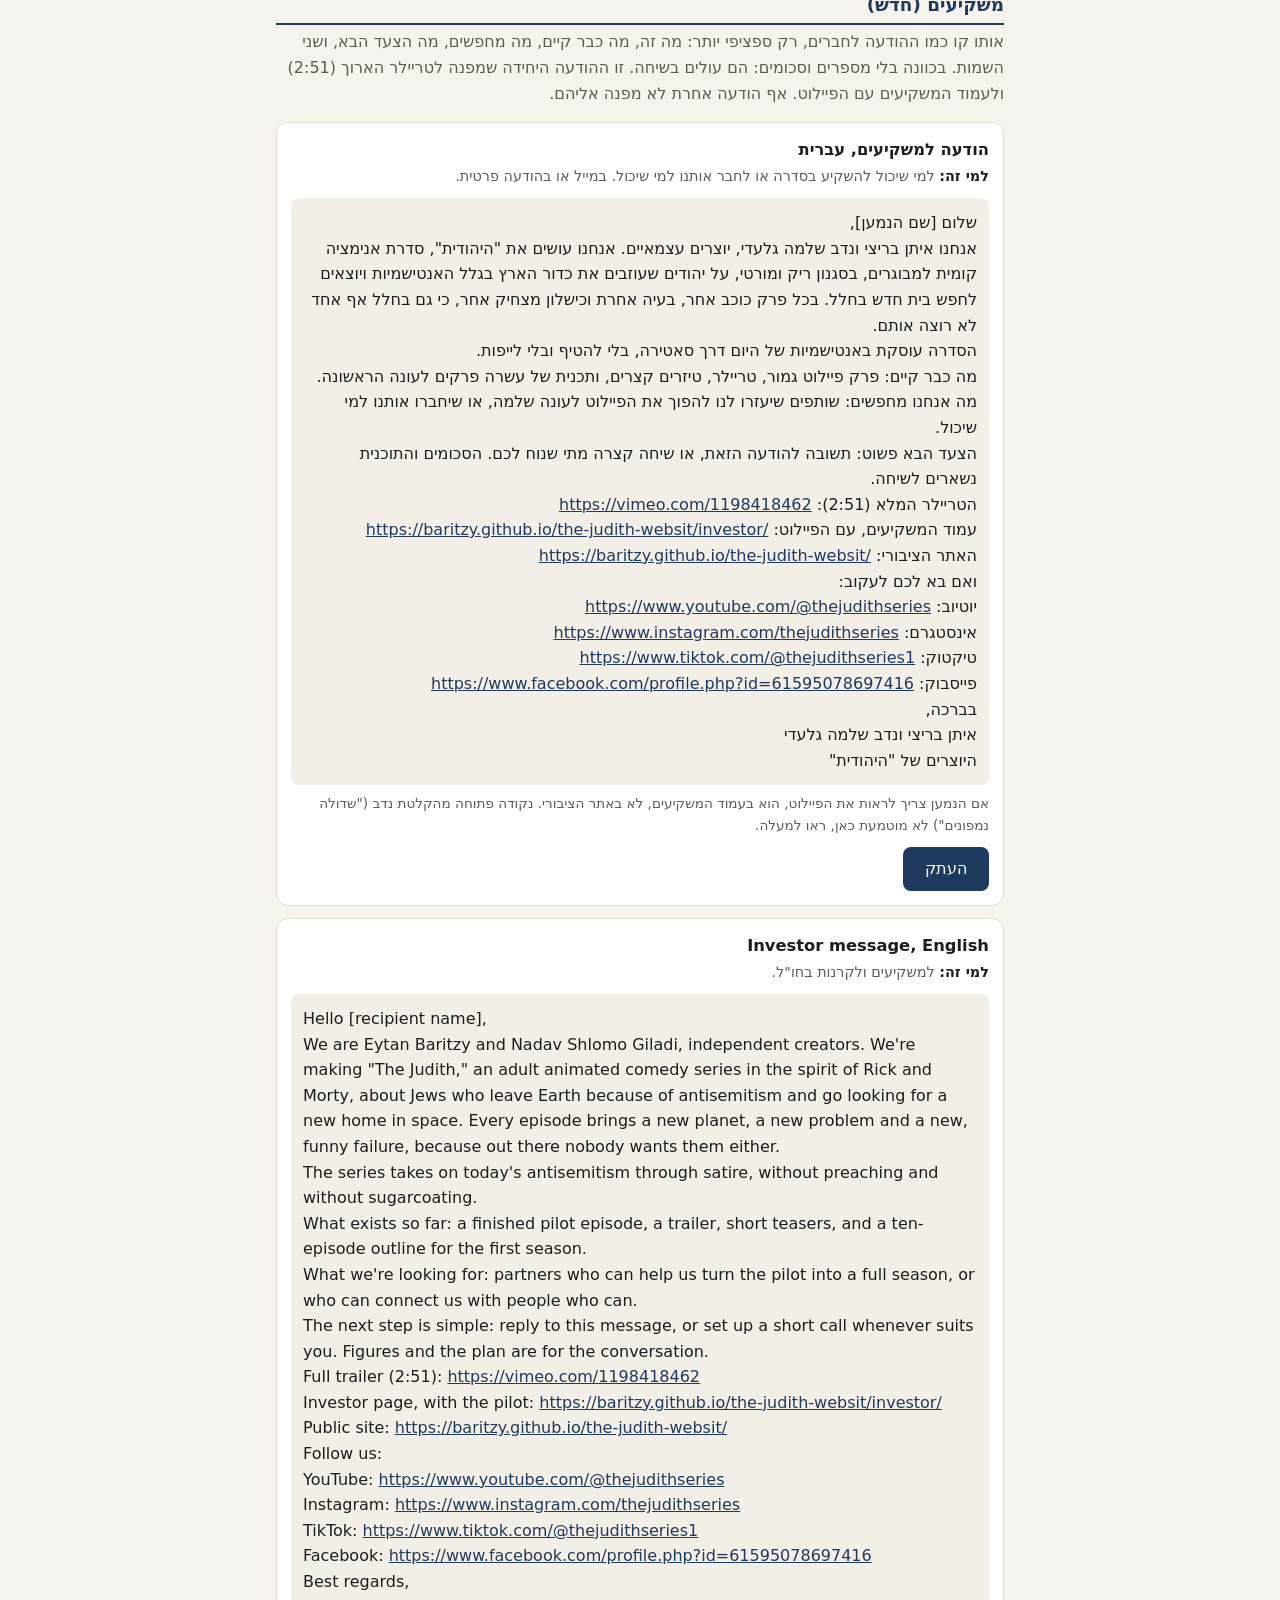
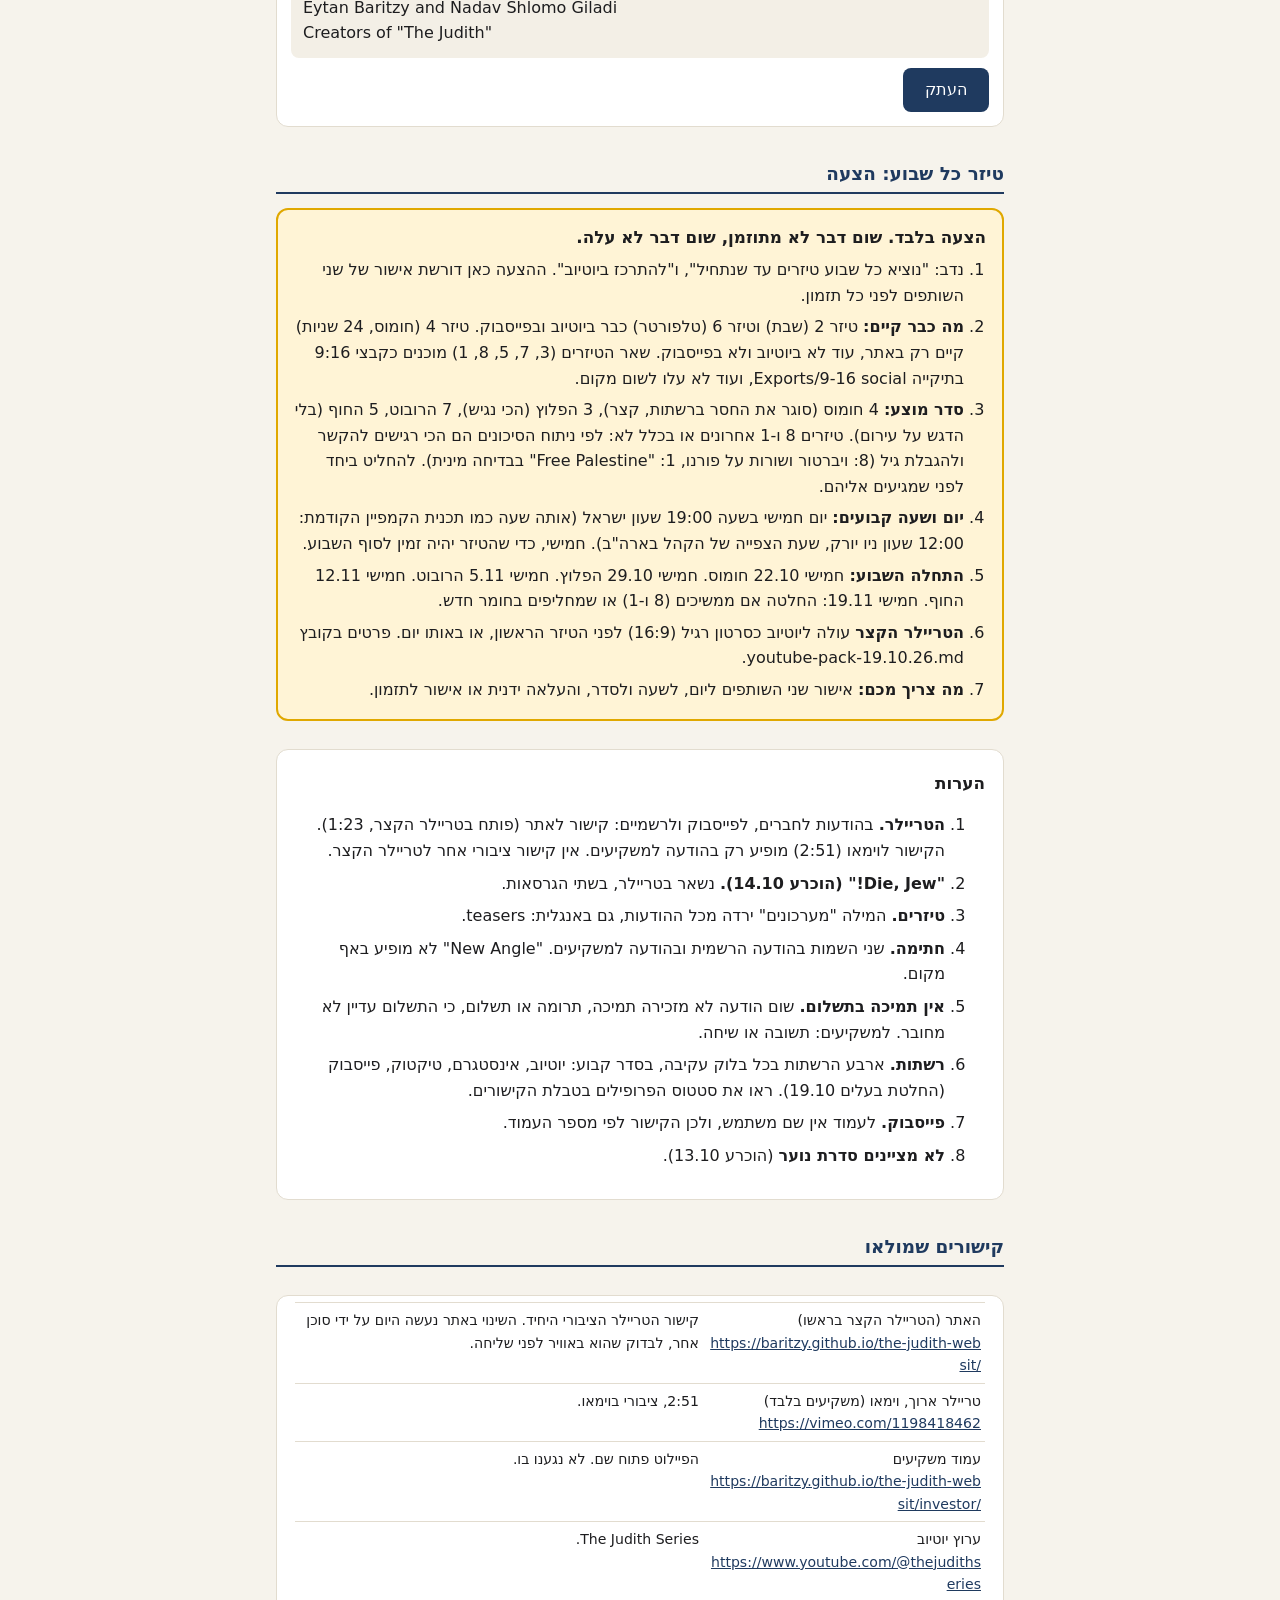
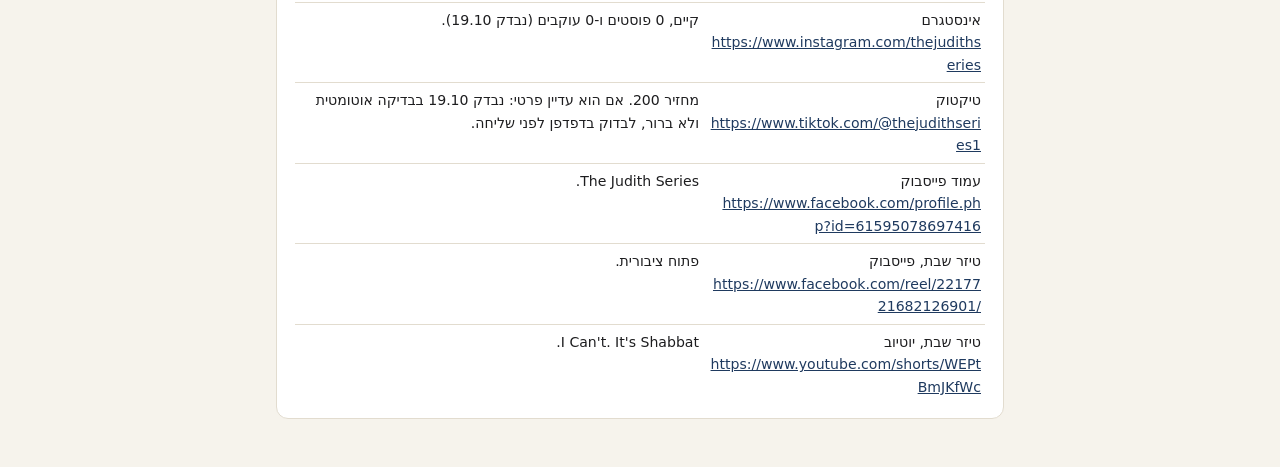
==== commit ac9f7420: "judith-pack-20-10: new distribution pack; tiktok links fixed to @thejudithseries1 in 19-10 and 14-10" ====
--- a/judith-pack-19-10/index.html
+++ b/judith-pack-19-10/index.html
@@ -33,6 +33,7 @@
 td a{color:var(--accent);word-break:break-all}
 @media print{button{display:none}.card,.box{break-inside:avoid}body{background:#fff}}
 </style></head><body><main>
+<div class="box open"><p><b>גרסה מעודכנת:</b> <a href="../judith-pack-20-10/">חבילת ההפצה של 20.10</a> מחליפה את העמוד הזה. כאן תוקנו רק קישורי הטיקטוק (@thejudithseries1).</p></div>
 <h1>חבילת הפצה: היהודית (19.10.26)</h1><p class="lead">מעודכן מחבילת 14.10: הטריילר הציבורי הוא האתר (נפתח בטריילר הקצר), נוספו הודעה למשקיעים והצעת טיזר שבועי. כלום לא נשלח ושום דבר לא מתוזמן.</p>
 <section class="box dec"><h2>מה השתנה ב-19.10 (הערות נדב, הקלטה של היום)</h2><ol><li>הטריילר הציבורי הוא עכשיו הטריילר הקצר (1:23), והוא פתוח בראש האתר. אין לו קישור אחר, ולכן בכל ההודעות הציבוריות "הטריילר" הוא השורש של האתר. הטריילר הארוך מוימאו (2:51) נשאר רק למשקיעים. הקישור: <a href="https://baritzy.github.io/the-judith-websit/" target="_blank" rel="noopener" dir="ltr">https://baritzy.github.io/the-judith-websit/</a></li><li>החלטת בעלים 19.10: בכל בלוק "לעקוב" ארבע הרשתות, בסדר: יוטיוב, אינסטגרם, טיקטוק, פייסבוק. זה מבטל את ההחלטה מ-14.10 להסיר את האינסטגרם והטיקטוק.</li><li>נוסף פרק חדש: משקיעים, עברית ואנגלית, כמעט אותה הודעה כמו לחברים אבל ספציפית יותר ועם שני השמות (בקשת נדב).</li><li>נוסף פרק: "טיזר כל שבוע", הצעה בלבד. נדב: "נוציא כל שבוע טיזרים" ו"להתרכז ביוטיוב". חבילת היוטיוב נמצאת בקובץ נפרד: output/youtube-pack-19.10.26.md.</li><li>כל השאר בחבילה, כולל החלטות 14.10 ("טיזרים", חתימה בשמות, בלי New Angle), נשאר כמו שהיה.</li></ol></section>
 <section class="box open"><h2>מה עוד פתוח</h2><ol><li><b>משפט מבולבל בסוף ההקלטה של נדב:</b> "שדולה נמפונים". Whisper לא הצליח לפענח, ולא ניחשנו. צריך לשאול את נדב מה התכוון. הוא נאמר מיד אחרי "להיות יותר ספציפיים וגם להכניס את השמות שלנו", ולכן אולי קשור להודעה למשקיעים.</li><li><b>"עד שנתחיל":</b> לא ברור אם נדב התכוון לטיזר כל שבוע עד תחילת ההפצה, עד ההשקה של הפרקים, או עד תחילת הקמפיין. ההצעה כאן מניחה: עד ההשקה, ומתחילים השבוע.</li><li><b>טיזר החומוס עדיין לא ביוטיוב ולא בפייסבוק</b> (רק באתר). לפי ההצעה הוא הראשון בתור.</li><li><b>צריך לאשר מי שולח למי:</b> רשימת הלידים כבר קיימת (88 לידים, בדרייב), אבל הנמענים להודעה למשקיעים טרם נבחרו.</li><li><b>מה שנדב ביקש ושלא שייך להודעות:</b> לקצר את דפי הדמויות באתר הציבורי ולהשאיר את הארוכים למשקיעים, להחליף תמונת פוסטר פותחת, ולהוריד את הריל (showreel) מהאתר הציבורי ולשים אותו רק באתר המשקיעים. את זה עושה הסוכן שמטפל באתר.</li></ol></section>
@@ -44,7 +45,7 @@
 ואם בא לכם לעקוב:
 יוטיוב: <a href="https://www.youtube.com/@thejudithseries" target="_blank" rel="noopener" dir="ltr">https://www.youtube.com/@thejudithseries</a>
 אינסטגרם: <a href="https://www.instagram.com/thejudithseries" target="_blank" rel="noopener" dir="ltr">https://www.instagram.com/thejudithseries</a>
-טיקטוק: <a href="https://www.tiktok.com/@thejudithseries" target="_blank" rel="noopener" dir="ltr">https://www.tiktok.com/@thejudithseries</a>
+טיקטוק: <a href="https://www.tiktok.com/@thejudithseries1" target="_blank" rel="noopener" dir="ltr">https://www.tiktok.com/@thejudithseries1</a>
 פייסבוק: <a href="https://www.facebook.com/profile.php?id=61595078697416" target="_blank" rel="noopener" dir="ltr">https://www.facebook.com/profile.php?id=61595078697416</a></div><p class="note">עובד גם כשרק אחד מכם שולח: &quot;אנחנו&quot; זה שניכם. האתר כבר בפנים כקישור הראשון, ולכן אין שורת אתר בסוף.</p><button onclick="cp('w1',this)">העתק</button></section>
 <section class="card"><h3>וואטסאפ 2: מצחיקה, להומור שחור</h3><p class="who"><b>למי זה:</b> לחברים עם הומור שחור ובטן חזקה. נשלחת לבד.</p><div class="msg" id="w2" dir="rtl" lang="he">היי, מה נשמע?
 אז ככה, החלטנו שמה שהעולם הכי צריך עכשיו זה סדרת אנימציה על יהודים בחלל. אז עשינו אחת, קוראים לה &quot;היהודית&quot;.
@@ -55,14 +56,14 @@
 ואם זה הצחיק אתכם, אפשר לעקוב:
 יוטיוב: <a href="https://www.youtube.com/@thejudithseries" target="_blank" rel="noopener" dir="ltr">https://www.youtube.com/@thejudithseries</a>
 אינסטגרם: <a href="https://www.instagram.com/thejudithseries" target="_blank" rel="noopener" dir="ltr">https://www.instagram.com/thejudithseries</a>
-טיקטוק: <a href="https://www.tiktok.com/@thejudithseries" target="_blank" rel="noopener" dir="ltr">https://www.tiktok.com/@thejudithseries</a>
+טיקטוק: <a href="https://www.tiktok.com/@thejudithseries1" target="_blank" rel="noopener" dir="ltr">https://www.tiktok.com/@thejudithseries1</a>
 פייסבוק: <a href="https://www.facebook.com/profile.php?id=61595078697416" target="_blank" rel="noopener" dir="ltr">https://www.facebook.com/profile.php?id=61595078697416</a></div><button onclick="cp('w2',this)">העתק</button></section>
 <section class="card"><h3>וואטסאפ 3: קצרצרה</h3><p class="who"><b>למי זה:</b> למי שלא רוצים להעמיס עליו. נשלחת לבד.</p><div class="msg" id="w3" dir="rtl" lang="he">היי, מה נשמע? עשינו סדרת אנימציה קטנה, &quot;היהודית&quot;. יהודים בחלל, ואף אחד לא רוצה אותם.
 הטריילר בראש האתר: <a href="https://baritzy.github.io/the-judith-websit/" target="_blank" rel="noopener" dir="ltr">https://baritzy.github.io/the-judith-websit/</a>
 ואם בא לכם לעקוב:
 יוטיוב: <a href="https://www.youtube.com/@thejudithseries" target="_blank" rel="noopener" dir="ltr">https://www.youtube.com/@thejudithseries</a>
 אינסטגרם: <a href="https://www.instagram.com/thejudithseries" target="_blank" rel="noopener" dir="ltr">https://www.instagram.com/thejudithseries</a>
-טיקטוק: <a href="https://www.tiktok.com/@thejudithseries" target="_blank" rel="noopener" dir="ltr">https://www.tiktok.com/@thejudithseries</a>
+טיקטוק: <a href="https://www.tiktok.com/@thejudithseries1" target="_blank" rel="noopener" dir="ltr">https://www.tiktok.com/@thejudithseries1</a>
 פייסבוק: <a href="https://www.facebook.com/profile.php?id=61595078697416" target="_blank" rel="noopener" dir="ltr">https://www.facebook.com/profile.php?id=61595078697416</a></div><button onclick="cp('w3',this)">העתק</button></section>
 <section class="card"><h3>WhatsApp 1, English: warm and personal</h3><p class="who"><b>למי זה:</b> לחברים בחו&quot;ל. נשלחת לבד.</p><div class="msg" id="e1" dir="ltr" lang="en">Hey, how's it going?
 We wanted to tell you about something we've been working on for a while. We made an animated series, it's called &quot;The Judith.&quot;
@@ -71,7 +72,7 @@
 And if you feel like following along:
 YouTube: <a href="https://www.youtube.com/@thejudithseries" target="_blank" rel="noopener" dir="ltr">https://www.youtube.com/@thejudithseries</a>
 Instagram: <a href="https://www.instagram.com/thejudithseries" target="_blank" rel="noopener" dir="ltr">https://www.instagram.com/thejudithseries</a>
-TikTok: <a href="https://www.tiktok.com/@thejudithseries" target="_blank" rel="noopener" dir="ltr">https://www.tiktok.com/@thejudithseries</a>
+TikTok: <a href="https://www.tiktok.com/@thejudithseries1" target="_blank" rel="noopener" dir="ltr">https://www.tiktok.com/@thejudithseries1</a>
 Facebook: <a href="https://www.facebook.com/profile.php?id=61595078697416" target="_blank" rel="noopener" dir="ltr">https://www.facebook.com/profile.php?id=61595078697416</a></div><button onclick="cp('e1',this)">העתק</button></section>
 <section class="card"><h3>WhatsApp 2, English: funny, dark humor</h3><p class="who"><b>למי זה:</b> לחברים בחו&quot;ל עם הומור שחור. נשלחת לבד.</p><div class="msg" id="e2" dir="ltr" lang="en">Hey, how's it going?
 So, we decided that what the world really needs right now is an animated series about Jews in space. So we made one. It's called &quot;The Judith.&quot;
@@ -82,14 +83,14 @@
 If it made you laugh, you can follow us here:
 YouTube: <a href="https://www.youtube.com/@thejudithseries" target="_blank" rel="noopener" dir="ltr">https://www.youtube.com/@thejudithseries</a>
 Instagram: <a href="https://www.instagram.com/thejudithseries" target="_blank" rel="noopener" dir="ltr">https://www.instagram.com/thejudithseries</a>
-TikTok: <a href="https://www.tiktok.com/@thejudithseries" target="_blank" rel="noopener" dir="ltr">https://www.tiktok.com/@thejudithseries</a>
+TikTok: <a href="https://www.tiktok.com/@thejudithseries1" target="_blank" rel="noopener" dir="ltr">https://www.tiktok.com/@thejudithseries1</a>
 Facebook: <a href="https://www.facebook.com/profile.php?id=61595078697416" target="_blank" rel="noopener" dir="ltr">https://www.facebook.com/profile.php?id=61595078697416</a></div><button onclick="cp('e2',this)">העתק</button></section>
 <section class="card"><h3>WhatsApp 3, English: very short</h3><p class="who"><b>למי זה:</b> לחברים בחו&quot;ל, בקצרה. נשלחת לבד.</p><div class="msg" id="e3" dir="ltr" lang="en">Hey, how's it going? We made a little animated series called &quot;The Judith.&quot; Jews in space, and nobody wants them.
 Trailer's at the top of the site: <a href="https://baritzy.github.io/the-judith-websit/" target="_blank" rel="noopener" dir="ltr">https://baritzy.github.io/the-judith-websit/</a>
 Follow along if you like:
 YouTube: <a href="https://www.youtube.com/@thejudithseries" target="_blank" rel="noopener" dir="ltr">https://www.youtube.com/@thejudithseries</a>
 Instagram: <a href="https://www.instagram.com/thejudithseries" target="_blank" rel="noopener" dir="ltr">https://www.instagram.com/thejudithseries</a>
-TikTok: <a href="https://www.tiktok.com/@thejudithseries" target="_blank" rel="noopener" dir="ltr">https://www.tiktok.com/@thejudithseries</a>
+TikTok: <a href="https://www.tiktok.com/@thejudithseries1" target="_blank" rel="noopener" dir="ltr">https://www.tiktok.com/@thejudithseries1</a>
 Facebook: <a href="https://www.facebook.com/profile.php?id=61595078697416" target="_blank" rel="noopener" dir="ltr">https://www.facebook.com/profile.php?id=61595078697416</a></div><button onclick="cp('e3',this)">העתק</button></section>
 <h2 class="group">פוסט בפייסבוק</h2>
 <section class="card"><h3>פוסט פייסבוק, עברית</h3><p class="who"><b>למי זה:</b> לפרופיל האישי של כל אחד מכם. טיזר השבת הוא הריל מעמוד הפייסבוק של הסדרה.</p><div class="msg" id="f1" dir="rtl" lang="he">כבר כמה חודשים שאנחנו עובדים על משהו, וכמעט לא סיפרנו עליו פה. אז הנה.
@@ -101,7 +102,7 @@
 ואם בא לכם לעקוב:
 יוטיוב: <a href="https://www.youtube.com/@thejudithseries" target="_blank" rel="noopener" dir="ltr">https://www.youtube.com/@thejudithseries</a>
 אינסטגרם: <a href="https://www.instagram.com/thejudithseries" target="_blank" rel="noopener" dir="ltr">https://www.instagram.com/thejudithseries</a>
-טיקטוק: <a href="https://www.tiktok.com/@thejudithseries" target="_blank" rel="noopener" dir="ltr">https://www.tiktok.com/@thejudithseries</a>
+טיקטוק: <a href="https://www.tiktok.com/@thejudithseries1" target="_blank" rel="noopener" dir="ltr">https://www.tiktok.com/@thejudithseries1</a>
 פייסבוק: <a href="https://www.facebook.com/profile.php?id=61595078697416" target="_blank" rel="noopener" dir="ltr">https://www.facebook.com/profile.php?id=61595078697416</a></div><p class="note">כדאי לתייג את השותף בפוסט, כדי ש&quot;אנחנו&quot; יהיה ברור. הקישור הראשון קובע את התצוגה המקדימה, והוא האתר. טיזר החומוס יתווסף לפוסט ברגע שיעלה לפייסבוק.</p><button onclick="cp('f1',this)">העתק</button></section>
 <section class="card"><h3>Facebook post, English</h3><p class="who"><b>למי זה:</b> לפרופיל האישי, לחברים שלא מדברים עברית.</p><div class="msg" id="f2" dir="ltr" lang="en">We've been working on something for months now and have barely said a word about it here. So here it is.
 We made an animated series called &quot;The Judith.&quot; It's a comedy about a bunch of Jews who leave Earth because of antisemitism and go looking for a new home in space. Spoiler: they're not exactly welcome out there either.
@@ -112,7 +113,7 @@
 And if you feel like following along:
 YouTube: <a href="https://www.youtube.com/@thejudithseries" target="_blank" rel="noopener" dir="ltr">https://www.youtube.com/@thejudithseries</a>
 Instagram: <a href="https://www.instagram.com/thejudithseries" target="_blank" rel="noopener" dir="ltr">https://www.instagram.com/thejudithseries</a>
-TikTok: <a href="https://www.tiktok.com/@thejudithseries" target="_blank" rel="noopener" dir="ltr">https://www.tiktok.com/@thejudithseries</a>
+TikTok: <a href="https://www.tiktok.com/@thejudithseries1" target="_blank" rel="noopener" dir="ltr">https://www.tiktok.com/@thejudithseries1</a>
 Facebook: <a href="https://www.facebook.com/profile.php?id=61595078697416" target="_blank" rel="noopener" dir="ltr">https://www.facebook.com/profile.php?id=61595078697416</a></div><button onclick="cp('f2',this)">העתק</button></section>
 <h2 class="group">גורמים רשמיים ומשפיענים</h2>
 <section class="card"><h3>הודעה רשמית, עברית</h3><p class="who"><b>למי זה:</b> לארגונים ולמשפיענים: הסוכנות היהודית, אילון לוי ודומיהם. במייל או בהודעה פרטית.</p><div class="msg" id="o1" dir="rtl" lang="he">שלום [שם הנמען],
@@ -123,7 +124,7 @@
 הערוצים שלנו:
 יוטיוב: <a href="https://www.youtube.com/@thejudithseries" target="_blank" rel="noopener" dir="ltr">https://www.youtube.com/@thejudithseries</a>
 אינסטגרם: <a href="https://www.instagram.com/thejudithseries" target="_blank" rel="noopener" dir="ltr">https://www.instagram.com/thejudithseries</a>
-טיקטוק: <a href="https://www.tiktok.com/@thejudithseries" target="_blank" rel="noopener" dir="ltr">https://www.tiktok.com/@thejudithseries</a>
+טיקטוק: <a href="https://www.tiktok.com/@thejudithseries1" target="_blank" rel="noopener" dir="ltr">https://www.tiktok.com/@thejudithseries1</a>
 פייסבוק: <a href="https://www.facebook.com/profile.php?id=61595078697416" target="_blank" rel="noopener" dir="ltr">https://www.facebook.com/profile.php?id=61595078697416</a>
 בברכה,
 איתן בריצי ונדב שלמה גלעדי
@@ -136,7 +137,7 @@
 Our channels:
 YouTube: <a href="https://www.youtube.com/@thejudithseries" target="_blank" rel="noopener" dir="ltr">https://www.youtube.com/@thejudithseries</a>
 Instagram: <a href="https://www.instagram.com/thejudithseries" target="_blank" rel="noopener" dir="ltr">https://www.instagram.com/thejudithseries</a>
-TikTok: <a href="https://www.tiktok.com/@thejudithseries" target="_blank" rel="noopener" dir="ltr">https://www.tiktok.com/@thejudithseries</a>
+TikTok: <a href="https://www.tiktok.com/@thejudithseries1" target="_blank" rel="noopener" dir="ltr">https://www.tiktok.com/@thejudithseries1</a>
 Facebook: <a href="https://www.facebook.com/profile.php?id=61595078697416" target="_blank" rel="noopener" dir="ltr">https://www.facebook.com/profile.php?id=61595078697416</a>
 Best regards,
 Eytan Baritzy and Nadav Shlomo Giladi
@@ -155,7 +156,7 @@
 ואם בא לכם לעקוב:
 יוטיוב: <a href="https://www.youtube.com/@thejudithseries" target="_blank" rel="noopener" dir="ltr">https://www.youtube.com/@thejudithseries</a>
 אינסטגרם: <a href="https://www.instagram.com/thejudithseries" target="_blank" rel="noopener" dir="ltr">https://www.instagram.com/thejudithseries</a>
-טיקטוק: <a href="https://www.tiktok.com/@thejudithseries" target="_blank" rel="noopener" dir="ltr">https://www.tiktok.com/@thejudithseries</a>
+טיקטוק: <a href="https://www.tiktok.com/@thejudithseries1" target="_blank" rel="noopener" dir="ltr">https://www.tiktok.com/@thejudithseries1</a>
 פייסבוק: <a href="https://www.facebook.com/profile.php?id=61595078697416" target="_blank" rel="noopener" dir="ltr">https://www.facebook.com/profile.php?id=61595078697416</a>
 בברכה,
 איתן בריצי ונדב שלמה גלעדי
@@ -172,7 +173,7 @@
 Follow us:
 YouTube: <a href="https://www.youtube.com/@thejudithseries" target="_blank" rel="noopener" dir="ltr">https://www.youtube.com/@thejudithseries</a>
 Instagram: <a href="https://www.instagram.com/thejudithseries" target="_blank" rel="noopener" dir="ltr">https://www.instagram.com/thejudithseries</a>
-TikTok: <a href="https://www.tiktok.com/@thejudithseries" target="_blank" rel="noopener" dir="ltr">https://www.tiktok.com/@thejudithseries</a>
+TikTok: <a href="https://www.tiktok.com/@thejudithseries1" target="_blank" rel="noopener" dir="ltr">https://www.tiktok.com/@thejudithseries1</a>
 Facebook: <a href="https://www.facebook.com/profile.php?id=61595078697416" target="_blank" rel="noopener" dir="ltr">https://www.facebook.com/profile.php?id=61595078697416</a>
 Best regards,
 Eytan Baritzy and Nadav Shlomo Giladi
@@ -181,7 +182,7 @@
 <section class="box open"><h2>הצעה בלבד. שום דבר לא מתוזמן, שום דבר לא עלה.</h2><ol><li>נדב: "נוציא כל שבוע טיזרים עד שנתחיל", ו"להתרכז ביוטיוב". ההצעה כאן דורשת אישור של שני השותפים לפני כל תזמון.</li><li><b>מה כבר קיים:</b> טיזר 2 (שבת) וטיזר 6 (טלפורטר) כבר ביוטיוב ובפייסבוק. טיזר 4 (חומוס, 24 שניות) קיים רק באתר, עוד לא ביוטיוב ולא בפייסבוק. שאר הטיזרים (3, 7, 5, 8, 1) מוכנים כקבצי 9:16 בתיקייה Exports/9-16 social, ועוד לא עלו לשום מקום.</li><li><b>סדר מוצע:</b> 4 חומוס (סוגר את החסר ברשתות, קצר), 3 הפלוץ (הכי נגיש), 7 הרובוט, 5 החוף (בלי הדגש על עירום). טיזרים 8 ו-1 אחרונים או בכלל לא: לפי ניתוח הסיכונים הם הכי רגישים להקשר ולהגבלת גיל (8: ויברטור ושורות על פורנו, 1: "Free Palestine" בבדיחה מינית). להחליט ביחד לפני שמגיעים אליהם.</li><li><b>יום ושעה קבועים:</b> יום חמישי בשעה 19:00 שעון ישראל (אותה שעה כמו תכנית הקמפיין הקודמת: 12:00 שעון ניו יורק, שעת הצפייה של הקהל בארה"ב). חמישי, כדי שהטיזר יהיה זמין לסוף השבוע.</li><li><b>התחלה השבוע:</b> חמישי 22.10 חומוס. חמישי 29.10 הפלוץ. חמישי 5.11 הרובוט. חמישי 12.11 החוף. חמישי 19.11: החלטה אם ממשיכים (8 ו-1) או שמחליפים בחומר חדש.</li><li><b>הטריילר הקצר</b> עולה ליוטיוב כסרטון רגיל (16:9) לפני הטיזר הראשון, או באותו יום. פרטים בקובץ youtube-pack-19.10.26.md.</li><li><b>מה צריך מכם:</b> אישור שני השותפים ליום, לשעה ולסדר, והעלאה ידנית או אישור לתזמון.</li></ol></section>
 <section class="notes"><h2>הערות</h2><ol><li><b>הטריילר.</b> בהודעות לחברים, לפייסבוק ולרשמיים: קישור לאתר (פותח בטריילר הקצר, 1:23). הקישור לוימאו (2:51) מופיע רק בהודעה למשקיעים. אין קישור ציבורי אחר לטריילר הקצר.</li><li><b>"Die, Jew!" (הוכרע 14.10).</b> נשאר בטריילר, בשתי הגרסאות.</li><li><b>טיזרים.</b> המילה "מערכונים" ירדה מכל ההודעות, גם באנגלית: teasers.</li><li><b>חתימה.</b> שני השמות בהודעה הרשמית ובהודעה למשקיעים. "New Angle" לא מופיע באף מקום.</li><li><b>אין תמיכה בתשלום.</b> שום הודעה לא מזכירה תמיכה, תרומה או תשלום, כי התשלום עדיין לא מחובר. למשקיעים: תשובה או שיחה.</li><li><b>רשתות.</b> ארבע הרשתות בכל בלוק עקיבה, בסדר קבוע: יוטיוב, אינסטגרם, טיקטוק, פייסבוק (החלטת בעלים 19.10). ראו את סטטוס הפרופילים בטבלת הקישורים.</li><li><b>פייסבוק.</b> לעמוד אין שם משתמש, ולכן הקישור לפי מספר העמוד.</li><li><b>לא מציינים סדרת נוער</b> (הוכרע 13.10).</li></ol></section>
 <h2 class="group">קישורים שמולאו</h2>
-<section class="notes"><table><tr><td>האתר (הטריילר הקצר בראשו)<br><a href="https://baritzy.github.io/the-judith-websit/" target="_blank" rel="noopener" dir="ltr">https://baritzy.github.io/the-judith-websit/</a></td><td>קישור הטריילר הציבורי היחיד. השינוי באתר נעשה היום על ידי סוכן אחר, לבדוק שהוא באוויר לפני שליחה.</td></tr><tr><td>טריילר ארוך, וימאו (משקיעים בלבד)<br><a href="https://vimeo.com/1198418462" target="_blank" rel="noopener" dir="ltr">https://vimeo.com/1198418462</a></td><td>2:51, ציבורי בוימאו.</td></tr><tr><td>עמוד משקיעים<br><a href="https://baritzy.github.io/the-judith-websit/investor/" target="_blank" rel="noopener" dir="ltr">https://baritzy.github.io/the-judith-websit/investor/</a></td><td>הפיילוט פתוח שם. לא נגענו בו.</td></tr><tr><td>ערוץ יוטיוב<br><a href="https://www.youtube.com/@thejudithseries" target="_blank" rel="noopener" dir="ltr">https://www.youtube.com/@thejudithseries</a></td><td>The Judith Series.</td></tr><tr><td>אינסטגרם<br><a href="https://www.instagram.com/thejudithseries" target="_blank" rel="noopener" dir="ltr">https://www.instagram.com/thejudithseries</a></td><td>קיים, 0 פוסטים ו-0 עוקבים (נבדק 19.10).</td></tr><tr><td>טיקטוק<br><a href="https://www.tiktok.com/@thejudithseries" target="_blank" rel="noopener" dir="ltr">https://www.tiktok.com/@thejudithseries</a></td><td>מחזיר 200. אם הוא עדיין פרטי: נבדק 19.10 בבדיקה אוטומטית ולא ברור, לבדוק בדפדפן לפני שליחה.</td></tr><tr><td>עמוד פייסבוק<br><a href="https://www.facebook.com/profile.php?id=61595078697416" target="_blank" rel="noopener" dir="ltr">https://www.facebook.com/profile.php?id=61595078697416</a></td><td>The Judith Series.</td></tr><tr><td>טיזר שבת, פייסבוק<br><a href="https://www.facebook.com/reel/2217721682126901/" target="_blank" rel="noopener" dir="ltr">https://www.facebook.com/reel/2217721682126901/</a></td><td>פתוח ציבורית.</td></tr><tr><td>טיזר שבת, יוטיוב<br><a href="https://www.youtube.com/shorts/WEPtBmJKfWc" target="_blank" rel="noopener" dir="ltr">https://www.youtube.com/shorts/WEPtBmJKfWc</a></td><td>I Can&#x27;t. It&#x27;s Shabbat.</td></tr></table></section>
+<section class="notes"><table><tr><td>האתר (הטריילר הקצר בראשו)<br><a href="https://baritzy.github.io/the-judith-websit/" target="_blank" rel="noopener" dir="ltr">https://baritzy.github.io/the-judith-websit/</a></td><td>קישור הטריילר הציבורי היחיד. השינוי באתר נעשה היום על ידי סוכן אחר, לבדוק שהוא באוויר לפני שליחה.</td></tr><tr><td>טריילר ארוך, וימאו (משקיעים בלבד)<br><a href="https://vimeo.com/1198418462" target="_blank" rel="noopener" dir="ltr">https://vimeo.com/1198418462</a></td><td>2:51, ציבורי בוימאו.</td></tr><tr><td>עמוד משקיעים<br><a href="https://baritzy.github.io/the-judith-websit/investor/" target="_blank" rel="noopener" dir="ltr">https://baritzy.github.io/the-judith-websit/investor/</a></td><td>הפיילוט פתוח שם. לא נגענו בו.</td></tr><tr><td>ערוץ יוטיוב<br><a href="https://www.youtube.com/@thejudithseries" target="_blank" rel="noopener" dir="ltr">https://www.youtube.com/@thejudithseries</a></td><td>The Judith Series.</td></tr><tr><td>אינסטגרם<br><a href="https://www.instagram.com/thejudithseries" target="_blank" rel="noopener" dir="ltr">https://www.instagram.com/thejudithseries</a></td><td>קיים, 0 פוסטים ו-0 עוקבים (נבדק 19.10).</td></tr><tr><td>טיקטוק<br><a href="https://www.tiktok.com/@thejudithseries1" target="_blank" rel="noopener" dir="ltr">https://www.tiktok.com/@thejudithseries1</a></td><td>מחזיר 200. אם הוא עדיין פרטי: נבדק 19.10 בבדיקה אוטומטית ולא ברור, לבדוק בדפדפן לפני שליחה.</td></tr><tr><td>עמוד פייסבוק<br><a href="https://www.facebook.com/profile.php?id=61595078697416" target="_blank" rel="noopener" dir="ltr">https://www.facebook.com/profile.php?id=61595078697416</a></td><td>The Judith Series.</td></tr><tr><td>טיזר שבת, פייסבוק<br><a href="https://www.facebook.com/reel/2217721682126901/" target="_blank" rel="noopener" dir="ltr">https://www.facebook.com/reel/2217721682126901/</a></td><td>פתוח ציבורית.</td></tr><tr><td>טיזר שבת, יוטיוב<br><a href="https://www.youtube.com/shorts/WEPtBmJKfWc" target="_blank" rel="noopener" dir="ltr">https://www.youtube.com/shorts/WEPtBmJKfWc</a></td><td>I Can&#x27;t. It&#x27;s Shabbat.</td></tr></table></section>
 </main><script>function cp(id,b){var t=document.getElementById(id).innerText;function ok(){b.textContent="הועתק";b.className="ok";setTimeout(function(){b.textContent="העתק";b.className=""},1500)}
 function fb(){var a=document.createElement("textarea");a.value=t;document.body.appendChild(a);a.select();try{document.execCommand("copy");ok()}catch(e){}document.body.removeChild(a)}
 if(navigator.clipboard&&navigator.clipboard.writeText){navigator.clipboard.writeText(t).then(ok,fb)}else fb()}</script></body></html>
